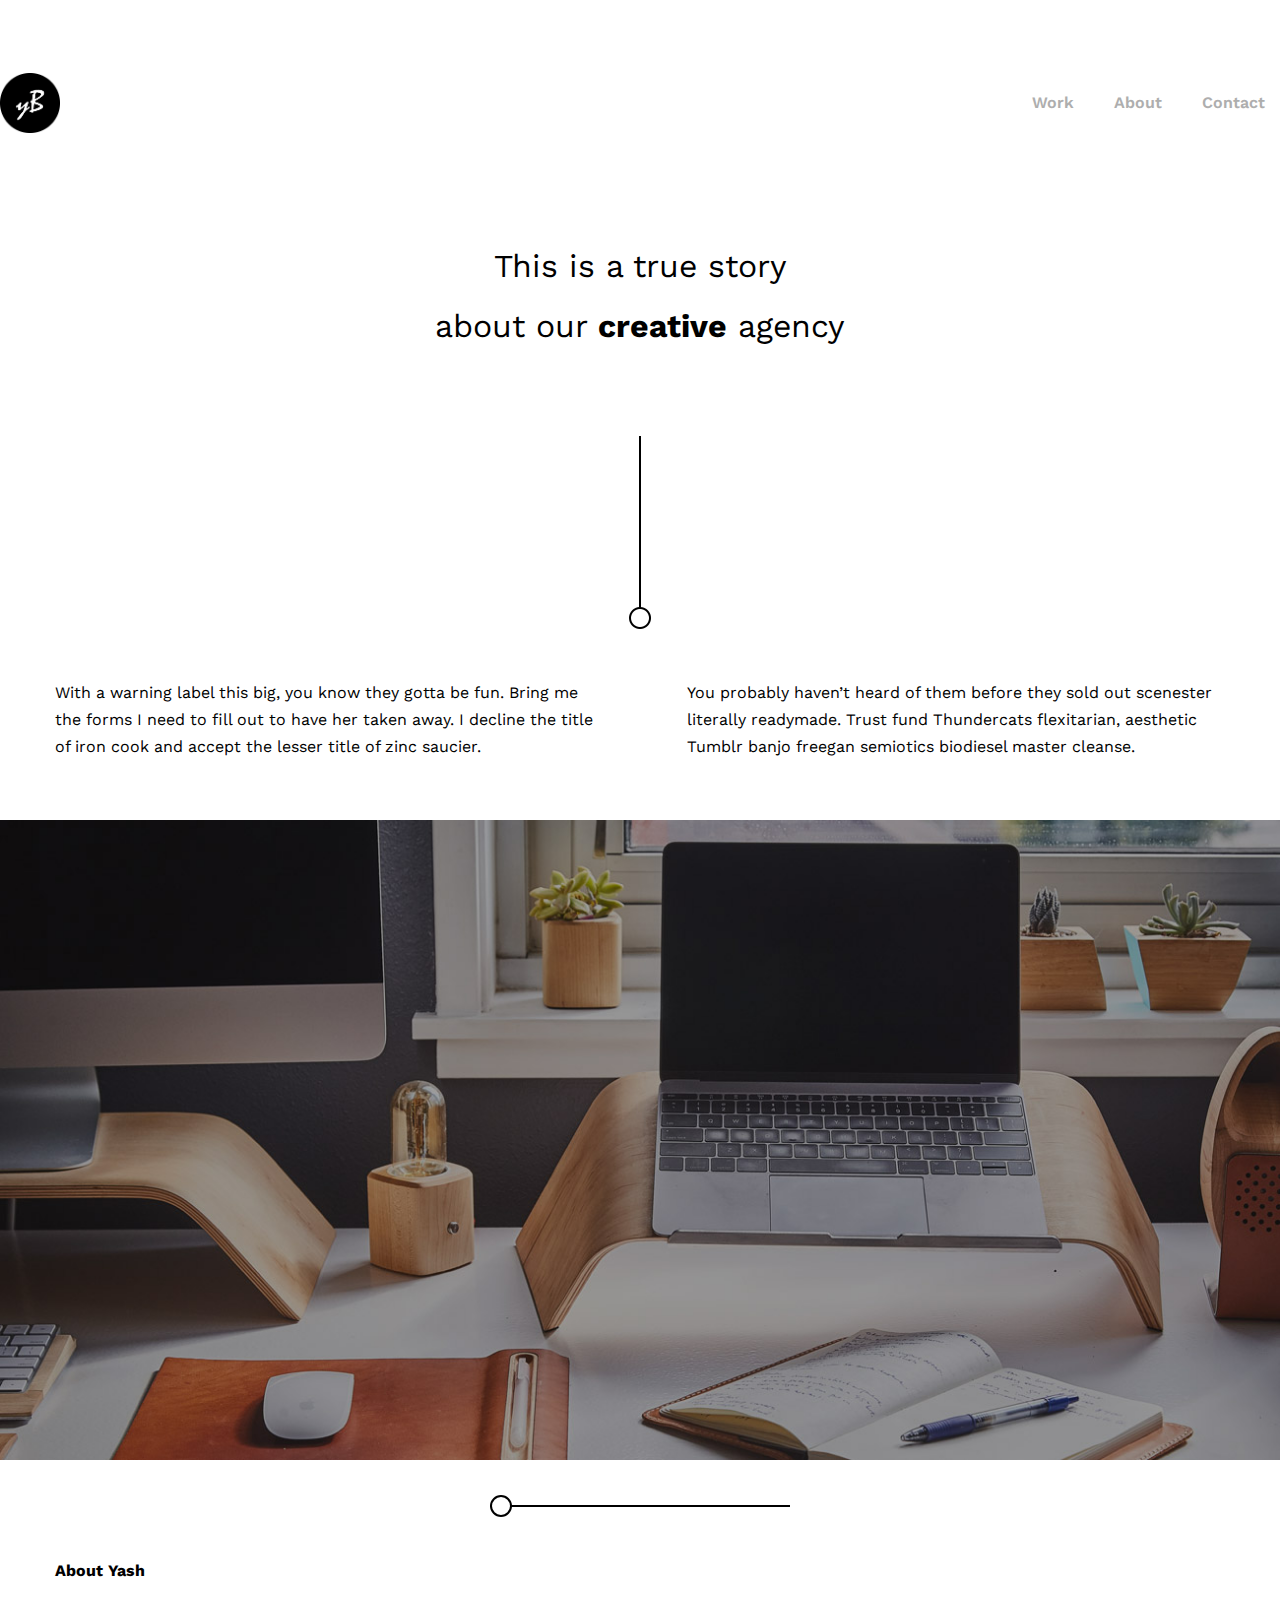
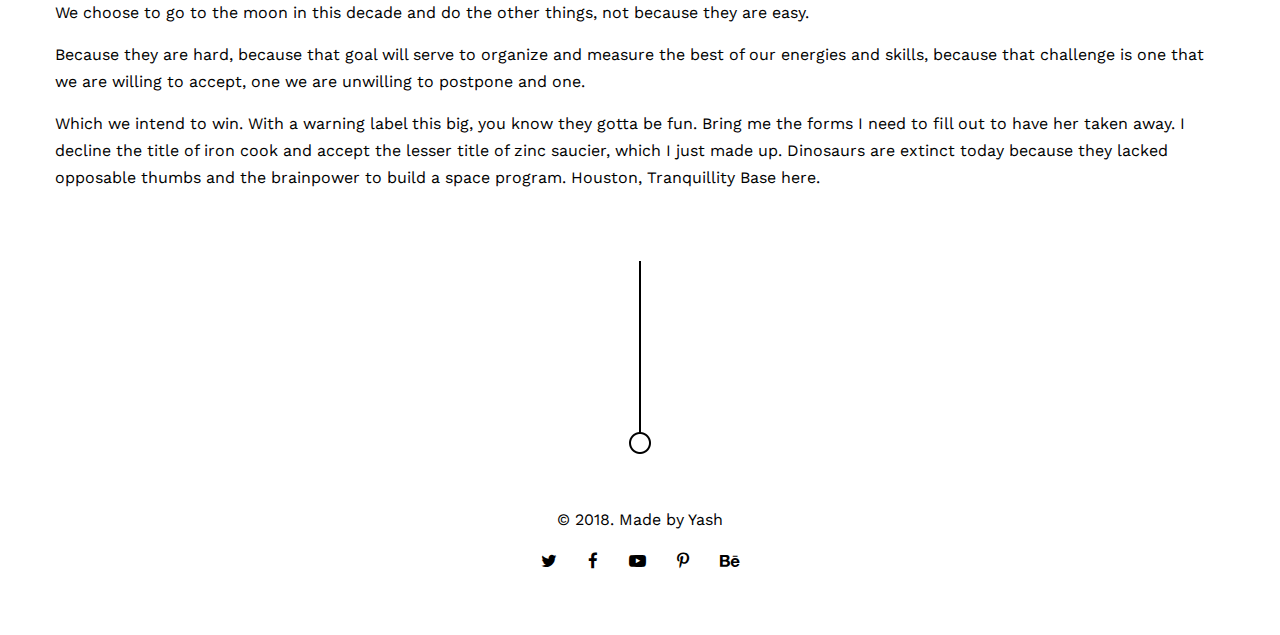
==== about.html @ b542994c "updated" ====
<!DOCTYPE HTML>
<html lang="en-US">
    
<!-- Mirrored from demo.cocobasic.com/Yash-html/about.html by HTTrack Website Copier/3.x [XR&CO'2014], Sun, 17 May 2020 17:42:21 GMT -->
<head>
        <title>Yash | About</title>
        <meta http-equiv="Content-Type" content="text/html; charset=UTF-8">
        <meta name="description" content="Designer" />
        <meta name="keywords" content="HTML, CSS, JavaScript, PHP" />
        <meta name="author" content="yB" />
        <meta name="viewport" content="width=device-width, initial-scale=1, maximum-scale=1">

        <link rel="shortcut icon" href="images/favicon.ico" />    
        <link href='https://fonts.googleapis.com/css?family=Work%20Sans:400,500,700,900%7CPT%20Serif%7CRoboto:700' rel='stylesheet' type='text/css'>		
        <link rel="stylesheet" type="text/css"  href='style.css' />

        <!--[if lt IE 9]>
                <script src="js/html5shiv.js"></script>            
                <script src="js/respond.min.js"></script>                   
        <![endif]-->  
		<script async src="https://www.googletagmanager.com/gtag/js?id=UA-90924782-1"></script>
		<script>
		window.dataLayer = window.dataLayer || [];
		function gtag(){dataLayer.push(arguments);}
		gtag('js', new Date());
		gtag('config', 'UA-90924782-1', { 'anonymize_ip': true });
		</script>         
    </head>

    <body>

        <div class="site-wrapper">                  
            <div class="doc-loader"></div>  

            <header class="header-holder">
                <div class="menu-wrapper center-relative relative">

                    <div class="header-logo">
                        <a href="/"> 
                            <img src="images/logo%402x.png" alt="Kapena"> 
                        </a>
                    </div>

                    <div class="toggle-holder">
                        <div id="toggle">
                            <div class="first-menu-line"></div>
                            <div class="second-menu-line"></div>
                            <div class="third-menu-line"></div>                               
                        </div>                            
                    </div>

                    <div class="menu-holder">
                        <nav id="header-main-menu">
                            <ul class="main-menu sm sm-clean">
                                <li >
                                    <a href="/">Work</a>                                    
                                </li>
                                <li >
                                    <a href="/about/">About</a>
                                </li>                             
                                <li>
                                    <a href="/contact/" >Contact</a>
                                </li>
                            </ul>
                        </nav>
                    </div>
                    <div class="clear"></div>                        
                </div>
            </header>

            <div id="content" class="site-content">
                <div class="section-wrapper">

                    <h1 class="entry-title page-title block content-1170 center-relative"> 
                        This is a true story <br> 
                        about our <b>creative</b> agency
                    </h1> 

                    <img class="title-logo center-relative block" src="images/divider_01.png" alt="">

                    <div class="content-wrapper block content-1170 center-relative">
                        <div class="one_half">
                            With a warning label this big, you know they gotta be fun. Bring me the forms I need to fill out to have her taken away. 
                            I decline the title of iron cook and accept the lesser title of zinc saucier.
                        </div>
                        <div class="one_half last">
                            You probably haven’t heard of them before they sold out scenester literally readymade. Trust fund Thundercats flexitarian, 
                            aesthetic Tumblr banjo freegan semiotics biodiesel master cleanse.
                        </div>
                        <div class="clear"></div>                                                
                    </div>                    

                    <div class="full-page-width center-relative top-30">
                        <script>
                            var slider2_speed = "2000";
                            var slider2_auto = "false";
                            var slider2_items = "1";
                            var slider2_gap = "0";
                        </script>
                        <div id="slider2" class="image-slider-wrapper relative swiper-container">
                            <div class="swiper-wrapper image-slider slider">
                                <div class="swiper-slide">
                                    <img src="images/about_img_01.jpg" alt="">
                                </div>
                                <div class="swiper-slide">
                                    <img src="images/about_img_02.jpg" alt="">
                                </div>
                                <div class="swiper-slide">
                                    <img src="images/about_img_03.jpg" alt="">
                                </div>
                            </div>
                            <div class="clear"></div>
                        </div>                          
                        <div class="swiper-scrollbar swiper-scrollbar-slider2"></div>                            
                    </div>

                    <div class="content-1170 center-relative">

                        <div class="" >
                            <p>
                                <strong>About Yash</strong>
                            </p>
                            <p>
                                We choose to go to the moon in this decade and do the other things, not because they are easy.
                            </p>
                            <p>
                                Because they are hard, because that goal will serve to organize and measure the best of our energies and skills, 
                                because that challenge is one that we are willing to accept, one we are unwilling to postpone and one.
                            </p>
                            <p>
                                Which we intend to win. With a warning label this big, you know they gotta be fun. Bring me the forms I need to fill 
                                out to have her taken away. I decline the title of iron cook and accept the lesser title of zinc saucier, which I just made up. 
                                Dinosaurs are extinct today because they lacked opposable thumbs and the brainpower to build a space program. 
                                Houston, Tranquillity Base here.
                            </p>
                        </div>

                        <!-- <div class="one_half last">
                            <ul class="archive-list">
                                <li>
                                    <span>2017 &nbsp; · &nbsp; </span> Got into a college
                                </li>
                                <li>
                                    <span>2018 &nbsp; · &nbsp; </span> Exploring different IT fields
                                </li>
                                <li>
                                    <span>2019 &nbsp; · &nbsp; </span> Fell in love with designing and got internship
                                </li>
                                <li>
                                    <span>2020 &nbsp; · &nbsp; </span> Got my first Freelance Project in Designing.
                                </li>
                                <li>
                                    <span>2021&nbsp; · &nbsp; </span> Wait for it.
                                </li>
                                <li>
                                    <span>2022 &nbsp; · &nbsp; </span> wait for it.
                                </li>
                                <li>
                                    <span>2015 &nbsp; · &nbsp; </span> Peter Philips von Water people choice statue.
                                </li>
                            </ul>
                        </div> -->
                        <div class="clear"></div>                           
                    </div>                        
                </div>                
            </div>                

            <footer class="footer">
                <div class="footer-content center-relative">
                    <img class="footer-logo" src="images/divider_01.png" alt="Yash">
                    <div class="copyright-holder content-1170 center-relative"> 
                        © 2018. Made by Yash
                    </div>

                    <div class="social-holder content-1170 center-relative"> 
                        <a href="#">
                            <span class="fa fa-twitter"></span>
                        </a> 
                        <a href="#">
                            <span class="fa fa-facebook"></span>
                        </a> 
                        <a href="#">
                            <span class="fa fa-youtube-play"></span>
                        </a> 
                        <a href="#">
                            <span class="fa fa-pinterest-p"></span>
                        </a> 
                        <a href="#">
                            <span class="fa fa-behance"></span>
                        </a>
                    </div>
                </div>
            </footer>

        </div>

        <!--Load JavaScript-->
        <script src="js/jquery.js"></script>			
        <script src='js/jquery.smartmenus.min.js'></script>                                                		                                       
        <script src='js/imagesloaded.pkgd.js'></script>                
        <script src='js/isotope.pkgd.js'></script>                
        <script src='js/jquery.fitvids.js'></script>                        
        <script src='js/swiper.min.js'></script>                        
        <script src='js/main.js'></script>
    </body>

<!-- Mirrored from demo.cocobasic.com/Yash-html/about.html by HTTrack Website Copier/3.x [XR&CO'2014], Sun, 17 May 2020 17:42:25 GMT -->
</html>
---- style.css ----
/*------------------------------------------------------------------
[Table of contents]
1. Global CSS   
    1.1 Columns CSS
    1.2 Global Header Logo/Menu CSS
2. Home Page CSS
3. Single Portfolio
4. Service Page CSS
    4.1 Image Slider / Text Slider CSS
5. About Page CSS
6. Team Page CSS
    6.1 Skills CSS
7. Blog Page CSS
8. Single Post CSS
9. Contact Page CSS
10. Footer CSS
11. Responsive CSS
-------------------------------------------------------------------*/


@import url("css/clear.css");
@import url("css/font-awesome.min.css");
@import url("css/sm-clean.css");
@import url("css/swiper.min.css");
@import url("css/common.css");



/* ===================================
    1. Global CSS
====================================== */
body {
    font-family: 'Work Sans', sans-serif;
    font-size: 16px;
    line-height: 27px;
    font-weight: 400;
    color: #000;
    background-color: #fff;
    overflow-x: hidden;
}

body.on {
    overflow: hidden;
}

body a {
    text-decoration: none;
    color: #000;
    transition: color .2s ease;
}

body a:hover {
    color: #0000ff; 
}

blockquote  {
    font-family: 'PT+Serif', sans-serif;
    font-size: 24px;
    line-height: 40px;
    font-style: normal;
    color: #939393;
    position: relative;
    margin: 25px 0 50px;
    max-width: 450px;
}

blockquote:before {
    font-family: 'Roboto', sans-serif;
    content: '\201C';
    font-size: 305px;
    line-height: 100%;
    color: #0000ff;
    display: block;
    font-weight: 700;
    left: -175px;
    top: 90%;
    position: absolute;
    margin-bottom: 0;
    transform: translateY(-50%);
}

body p, 
body pre {
    margin-bottom: 15px;
}

.site-wrapper img {
    max-width: 100%;
    max-height: 100%;
    width: auto;
    height: auto;
}

.doc-loader  {
    position: fixed;
    left: 0px;
    top: 0px;
    width: 100%;
    height: 100%;
    z-index: 99999;	
    background-color: #fff;
}

.doc-loader img {    
    position: absolute;
    top: 50%;    
    left: 50%;
    transform: translate(-50%, -50%);
}

.content-1170 {
    width: 1170px;  
    max-width: 95%;
}

.content-960 {
    width: 960px;    
    max-width: 95%;
}

.content-650 {
    width: 650px;    
    max-width: 95%;
}

.content-570 {
    width: 570px;    
    max-width: 95%;
}

.pagination-holder {
    margin: 60px 0;
}

.section-wrapper  {
    padding-top: 75px;
}

a.button {
    color: #fff !important;
    background-color: #000;
    padding: 17px 17px 17px 28px;
    display: inline-block;
    font-size: 11px;
    min-width: 165px;
    letter-spacing: 8px;
    transition: opacity .3s ease;
    text-align: center;
}

a.button:hover {
    opacity: 0.8; 
}

h1.page-title  {
    font-size: 32px;
    line-height: 60px;
    font-weight: 400;
    text-align: center;
    margin-bottom: 60px;
}

img.title-logo {
    margin-bottom: 50px;
}

.page .page-content {
    background-color: #fff;
    padding: 75px;    
}


/* ===================================
    1.1 Columns CSS
====================================== */

.one,  
.one_half, 
.one_third, 
.two_third,
.three_fourth, 
.one_fourth {
    margin-right: 8%;
    float: left;
    position: relative;
    margin-bottom: 30px;
}
.last {
    margin-right: 0 !important;
    clear: right;
}
.one {
    float: none;
    display: block;
    clear: both;
    margin-right: 0;
}
.one_half {
    width: 46%;
}
.one_third {
    width: 28%;
}
.two_third {
    width: 64%;
}
.one_fourth {
    width: 19%;
}
.three_fourth {
    width: 73%;
}

.animate {
    opacity: 0;
    transition: .3s ease-in;
    -ms-transform: translate(0px,70px); 
    -webkit-transform: translate(0px,70px);
    transform: translate(0px,70px);
}

.animate.show-it {
    opacity: 1;
    -ms-transform: translate(0px,0px); 
    -webkit-transform: translate(0px,0px);
    transform: translate(0px,0px);
}

.wait-01s {
    -webkit-transition-delay: 0.1s;
    transition-delay: 0.1s;
}

.wait-02s {
    -webkit-transition-delay: 0.2s;
    transition-delay: 0.2s;
}

.wait-03s {
    -webkit-transition-delay: 0.3s;
    transition-delay: 0.3s;
}

.wait-04s {
    -webkit-transition-delay: 0.4s;
    transition-delay: 0.4s;
}

.wait-05s {
    -webkit-transition-delay: 0.5s;
    transition-delay: 0.5s;
}

.wait-06s {
    -webkit-transition-delay: 0.6s;
    transition-delay: 0.6s;
}

.wait-07s {
    -webkit-transition-delay: 0.7s;
    transition-delay: 0.7s;
}

.wait-08s {
    -webkit-transition-delay: 0.8s;
    transition-delay: 0.8s;
}

.wait-09s {
    -webkit-transition-delay: 0.9s;
    transition-delay: 0.9s;
}

.wait-10s {
    -webkit-transition-delay: 1s;
    transition-delay: 1s;
}

.wait-11s {
    -webkit-transition-delay: 1.1s;
    transition-delay: 1.1s;
}

.wait-12s {
    -webkit-transition-delay: 1.2s;
    transition-delay: 1.2s;
}

.wait-13s {
    -webkit-transition-delay: 1.3s;
    transition-delay: 1.3s;
}

.wait-14s {
    -webkit-transition-delay: 1.4s;
    transition-delay: 1.4s;
}

.wait-15s {
    -webkit-transition-delay: 1.5s;
    transition-delay: 1.5s;
}

.margin-0 {
    margin: 0 !important;
}

.one_half.margin-0 {
    width: 50%;
}

.one_third.margin-0 {
    width: calc(100% / 3);
}

.two_third.margin-0 {
    width: calc(100% / 3 * 2);
}

.one_fourth.margin-0 {
    width: 25%;
}

.three_fourth.margin-0 {
    width: 75%;
}

/* ===================================
    1.2 Global Header Logo/Menu CSS
====================================== */

.header-holder {
    z-index: 99 !important;
    background-color: #ffffff;
    width: 100% !important;
    top: 0;
    margin-top: 5%;
}

.admin-bar .header-holder {
    top: 32px !important;
}


@media (min-width:1600px) {
    .menu-wrapper
    {
        width: 1450px;    
    }           

}

.header-logo {
    line-height: 0;
    font-size: 0;
    float: left;
    position: absolute;
    transform: translateY(-50%);
    top: 50%;      
}

.header-logo img {
    width: 60px;
    height: 60px;
}

.menu-holder {
    float: right;
    max-width: 80%;
}

.toggle-holder {
    display: none;
    right: 10px;
    z-index: 100;
    position: absolute;
    top: 50%;
    transform: translateY(-50%);
    transition: all .3s ease;
}

#toggle:hover {
    cursor: pointer;
}

#toggle div {
    height: 3px;
    margin-bottom: 6px;
    background-color: #000;
    width: 22px;
    transition: all .3s ease;
    transition-delay: .1s;
}

#toggle .second-menu-line {        
    transform: translate3d(10px,0,0);
}

#toggle:hover .second-menu-line {    
    transform: translate3d(0,0,0) !important;
}

#toggle.on .second-menu-line  { 
    transform: translate3d(-10px,0,0);
}

#toggle .third-menu-line {        
    margin-bottom: 5px;
}

.sm-clean .has-submenu  {
    padding-right: 36px !important;
}

body .site-wrapper .sm-clean a  {
    cursor: pointer;
    /* color: #939393; */
    transition: color .3s ease;
}

.sm-clean a span.sub-arrow  {
    right: 10px;
    margin-top: 1px;
}

.sm-clean a.highlighted {
    padding: 15px;
}

.sm-clean a, 
.sm-clean a:hover, 
.sm-clean a:focus, 
.sm-clean a:active {
    font-size: 16px;
    font-weight: 600;
    color: #aeaeae;
    transition: color .3s ease, background-color .3s ease;
    padding: 15px;
}
.sm-clean a.current{
    color:#000
}

.sm-clean ul a, 
.sm-clean ul a:hover, 
.sm-clean ul a:focus, 
.sm-clean ul a:active {    
    font-size: 13px;
    line-height: 15px;
    padding: 10px;
    padding-top: 10px !important;
    padding-bottom: 10px !important;
}

.sm-clean {
    background-color: transparent;        
    padding: 15px 0;
}

body .sm-clean a:hover, 
body .sm-clean li a.current {
    color: black;
    font-weight: 700;
}

.sm-clean li  {
    margin-right: 10px;
}

.sm-clean > li.menu-item-has-children {
    margin-right: 0;
}

.sm-clean li:last-child {
    margin-right: 0;
}

.sm-clean a.has-submenu  {
    padding-right: 24px;
}

.sub-menu a, 
.children a {
    padding-left: 15px !important;    
}

.sub-menu .sub-menu a, 
.children .children a, 
.sub-menu .sub-menu a:hover, 
.children .children a:hover {
    padding-top: 10px !important;
}

@media (min-width: 925px) {

    .sm-clean ul a span.sub-arrow {
        margin-top: -4px;
        right: 23px;
    }
    .sm-clean ul {
        padding: 8px 0;
    }

}

@media (max-width: 925px) {

    #header-main-menu {
        display: block;
        margin: 30% auto 0 auto; 
    }

    .sm-clean ul {
        background-color: #fff;
    }
}

.sm-clean a span.sub-arrow:before  {
    display: block;
    content: '\25CF';
    font-size: 8px;
    margin-top: 7px;
    color: #939393;
    transition: color .2s ease;
}

.sm-clean a.highlighted span.sub-arrow:before {
    display: block;
    content: '\25CF';
    font-size: 8px;
    margin-top: 7px;        
    color: #000 !important;
}



/* ===================================
    2. Home Page CSS
====================================== */

/* 
#portfolio-grid{
    display: grid;
    grid-gap: 10px;
}



.grid-item {
    display: flex;
    text-align: center;
    background-color: #fff;
    padding: 50px 20px;

}

.grid-item.one {
    grid-column: 1 / span 2;
  grid-row: 1;
}
.grid-item.two {
    grid-column: 3;
    grid-row: 1 / span 2;
}
.grid-item.three {
    grid-row: span 1;
    grid-column: span 3;
}
.grid-item.four {
    grid-row: span 2;
    grid-column: span 3;
}
.grid-item.five {
    grid-row: span 1;
    grid-column: span 1;
} */



.grid  {    
    width: 100%;
    margin: 0 auto;
    overflow: hidden;
    position: relative;
    max-width: 100%;
    
}

.grid-sizer {
    width: calc(100% / 3);
}

.grid-item {
    float: left;
    font-size: 0;
    line-height: 0;
    width: 100%;    
    overflow: hidden;
    
       
}

.grid-item.p_one_third {
    width: calc(100% / 3);
    
}

.grid-item.p_two_third {
    width: calc(100% / 3 * 2);   
}

.grid-item.p_one {
    width: 100%;
}

.grid-item img {
    width: 100% !important;
    height: auto;
    display: block;
    grid-gap: 10px;
}

.grid-item .entry-holder {
    text-align: center;
    background-color: #fff;
    padding: 50px 20px;
}

.grid-item a.item-link:after {
    content: "";
    display: block;
    position: absolute;
    width: 100%;
    height: 100%;
    background-color: #000;
    left: 0;
    top: 0;
    opacity: 0;
    transition: opacity .3s ease-in-out;
}

.portfolio-text-holder {
    color: white;
    position: absolute;
    top: 50%;
    left: 50%;
    display: inline-block;
    z-index: 1;
    opacity: 0;
    transform: translate(-50%, -50%);
    transition: all .3s ease;
    text-align: center;
}

.portfolio-title {
    font-size: 18px;
    line-height: 30px;
    margin-bottom: 0;
    color: #fff;
}

.portfolio-desc {
    font-size: 10px;
    line-height: 22px;
    color: #fff;
    letter-spacing: 2px;
}

.grid-item a.item-link:hover:after, 
.grid-item a.item-link:hover .portfolio-text-holder {
    opacity: 1;
}

.more-posts-portfolio-holder {
    margin-top: 100px;
    min-height: 1px;
}

.more-posts-portfolio {
    color: #fff !important;
    background-color: #000;
    padding: 17px 3px 17px 14px;
    display: inline-block;
    font-size: 11px;
    min-width: 170px;
    letter-spacing: 8px;
    transition: opacity .3s ease;
}

.more-posts-portfolio:hover {
    opacity: 0.8 !important;
}

.more-posts-portfolio {
    cursor: pointer;   
}

#portfolio-grid {
    transition: all .5s ease;
    opacity: 1;
    transform: translateY(0px);
    padding: 0;
    list-style: none;
    
}

.isotope.no-transition,
.isotope.no-transition .isotope-item,
.isotope .isotope-item.no-transition {
    -webkit-transition-duration: 0s;
    -moz-transition-duration: 0s;
    -ms-transition-duration: 0s;
    -o-transition-duration: 0s;
    transition-duration: 0s;
} 



/* ===================================
    3. Single Portfolio
====================================== */

.single-portfolio h1  {
    padding-top: 0;
    font-size: 34px;
    line-height: 110%;
}

.portfolio-content:after  {
    content: "";
    display: block;
    clear: both;
}

.portfolio-item-wrapper {
    margin-top: 75px;
    margin-bottom: 50px;
}

.info-code-holder {
    margin-top: 70px;
}

.info-code-title  {
    font-size: 10px;
    color: #000;
    letter-spacing: 2px;
    margin-bottom: 0;
    line-height: 15px;    
}

.info-code-content, 
.info-code-content a {
    color: #939393;
}

.medium-text {
    font-size: 22px;
    line-height: 40px;
    color: #939393;
}




/* ===================================
    4. Service Page CSS
====================================== */

.service-item  {
    margin-bottom: 60px;
}

h3.service-title  {
    font-size: 22px;
    line-height: 28px;
}


/* ===================================
    4.1 Image Slider / Text Slider CSS
====================================== */

.image-slider-wrapper {
    margin-bottom: 45px;
}

.swiper-slide {
    text-align: center;
    font-size: 18px;
    background: #fff;

    /* Center slide text vertically */
    display: -webkit-box;
    display: -ms-flexbox;
    display: -webkit-flex;
    display: flex;
    -webkit-box-pack: center;
    -ms-flex-pack: center;
    -webkit-justify-content: center;
    justify-content: center;
    -webkit-box-align: center;
    -ms-flex-align: center;
    -webkit-align-items: center;
    align-items: center;
}

.swiper-slide img {
    width: 100% !important;
}

.swiper-scrollbar-drag {
    height: 100%;
    width: 100%;
    position: relative;
    background-color: white;
    border-radius: 10px;
    left: 0;
    top: -10px;
    height: 18px;
    border: 2px solid black;
    border-radius: 90%;
    width: 18px !important;
}

.swiper-scrollbar {
    position: relative;
    left: 50%;
    bottom: 0;
    z-index: 50;
    height: 2px;
    width: 300px;
    right: auto;
    margin-left: -150px;
    background-color: black;
    margin-bottom: 50px;
    border-radius: 0;
    cursor: pointer;
}

.swiper-scrollbar.dots {
    display: none;
}

.swiper-pagination {
    left: 50%;
    transform: translateX(-50%);
    display: none;
    position: relative;
    margin-bottom: 50px;
}

.swiper-pagination.dots {
    display: block;
}

.swiper-pagination-bullet {
    width: 10px;
    height: 10px;
    opacity: 1;
    vertical-align: middle;
    margin: 0 5px;
    border: 6px solid white;
}

.swiper-pagination-bullet.swiper-pagination-bullet-active {
    width: 18px;
    height: 18px;
    border: 2px solid black;    
    background-color: transparent;
}

.text-slider-wrapper  {
    margin-bottom: 50px;
}

.text-slider .slider-text-holder {
    width: 600px;
    max-width: 95%;
    font-size: 22px;
    line-height: 40px;
    color: #939393;
}



/* ===================================
    5. About Page CSS
====================================== */

ul.archive-list {
    list-style: none;
    padding: 0;
    text-align: left;
}

ul.archive-list li {
    border-top: 1px solid #f7f7f7;
    padding: 15px 20px;
}

ul.archive-list li:first-child {
    border: none;
}

ul.archive-list li span {
    font-weight: 700;
    color: #0000ff;
}



/* ===================================
    6. Team Page CSS
====================================== */

.team-holder .member {
    position: relative;    
    margin-right: 0;
    margin-bottom: 0;
}

.team-holder .member img {
    display: block;
    width: 100%;
    height: auto;    
}

.team-holder .member.one_half {
    width: 50%;
}

.team-holder .member.one_third {
    width: calc(100% / 3);
}

.team-holder .member.one_fourth {
    width: calc(100% / 4);   
}

.team-holder .member-info {
    opacity: 0;
    transition: .4s ease;
    position: absolute;
    width: 100%;
    height: 100%;
    top: 0;
    left: 0;
    text-align: center;
    background-color: #000000;
    color: #fff;
}

.team-holder .member-info:hover {
    opacity: 1;
}

.team-holder .member-name {
    margin-top: 35%;
    margin-bottom: 25px;
    font-weight: 700;
    font-size: 18px;
    letter-spacing: 2px;
}

.team-holder .member-name a {
    color: #fff;    
}

.team-holder .member-social-holder {
    font-size: 16px;
    line-height: 20px;
    padding: 0 40px;
}

.team-holder .social {
    display: inline-block;
    font-size: 25px;
    margin: 0 5px;
}

.team-holder .social a {
    color: #fff;
}

.team-holder .social a:hover {
    color: #dfdad4;
}



/* ===================================
    6.1 Skills CSS
====================================== */

.progress_bar  {
    margin-bottom: 13px;
}

.progress_bar_field_holder  {
    height: 10px;
    display: inline-block; 
    position: relative;
    width: 300px;
    vertical-align: middle;    
    border-radius: 30px;
    overflow: hidden;
    background-color: #eeeeee;
}

.progress_bar_title {
    display: inline-block;
    width: 170px;
    margin-right: 23px;
}

.progress_bar_field_perecent  {
    height: 10px;
    position: absolute;
    top: 0;
    left: 0;
    background-color: #000;
}



/* ===================================
    7. Blog Page CSS
====================================== */

.blog .site-content  {    
    background-color: #fff;
}

.blog-holder {
    width: 1300px;
    max-width: 95%;
    margin-top: 10%;
}

.blog-item-holder {        
    width: 60%;
}

.blog-item-holder .entry-holder  {
    display: flex;
    width: 100%;
    position: relative;
    padding: 50px 0;
    align-items: center;
}

.blog-item-holder .entry-holder:after  {
    content: "";
    width: 90%;
    height: 1px;
    background-color: #f7f7f7;
    position: absolute;
    bottom: 0;
    left: 0;
}

.blog-item-holder .post-thumbnail  {
    position: absolute;
    width: 66%;
    right: -68%;
    top: 0;
    opacity: 0;
    transition: all .3s ease;
    text-align: center;
    visibility: hidden;
}

.blog-item-holder .entry-holder.active-post + .post-thumbnail  {
    opacity: 1;
    transform: translateY(-120px);
    visibility: visible;
}

.blog-item-holder .entry-info  {
    font-size: 10px;
    margin-right: 20px;
    min-width: 150px;
    text-transform: uppercase;
    letter-spacing: 2px;
}

.blog-item-holder h2.entry-title {
    font-weight: 700;
    font-size: 26px;
    line-height: 32px;
    padding: 0;
    word-break: break-word;
}

.blog-item-holder h2.entry-title a:hover {
    color: #aeaeae;
}


/* ===================================
    8. Single Post CSS
====================================== */

.single .site-content {
    background-color: #fff;
}

.single .post-info-wrapper div {
    margin-bottom: 20px;
}

.single .post-info-wrapper {
    margin-bottom: 30px;
    font-size: 15px;
    color: #939393;
    width: 150px;
    margin-right: 45px;
    float: left;
    margin-top: 7px;
}

.single .post-info-wrapper a {
    color: #939393;
}

.single .post-info-wrapper .text-holder  {
    font-size: 10px;
    color: #000;
    letter-spacing: 2px;
    margin-bottom: 0;
    line-height: 15px;
}

.single article {
    padding-top: 75px;
}

.single h1.entry-title {
    font-weight: 700;
    font-size: 32px;
    line-height: 40px;
    margin-bottom: 10px;
    -ms-word-wrap: break-word;
    word-wrap: break-word;
    text-align: center;
    width: 720px;
    margin: 20px auto;
    max-width: 95%;
}

.single .entry-info div:last-of-type:after {
    display: none;
}

.single .entry-info ul  {
    padding: 0;
    margin: 0;
    list-style: none;
}

.single .entry-info ul li  {
    display: inline-block;
}

.single .entry-info .cat-links li:after  {
    content: ",";
    padding-right: 5px;
}

.single .entry-info .cat-links ul li:last-child:after {
    display: none;
}

.single-post-featured-image  {
    text-align: center;
    padding-bottom: 40px;
    width: 1300px;
    margin-left: auto;
    margin-right: auto;
    max-width: 95%;
}

.single .entry-content  {
    font-size: 15px;
    line-height: 30px;
    color: #000;
    width: 680px;
    float: left;
}

.tags-holder {
    margin: 30px 0;
    display: inline-block;
}

.tags-holder a  {
    color: #0000ff;
    border: 1px solid #0000ff;
    text-decoration: none;
    margin-right: 20px;
    margin-top: 10px;
    margin-bottom: 10px;
    display: inline-block;
    padding: 5px 17px 5px 20px;
    font-size: 10px;
    text-transform: uppercase;
    background-color: #ffffff;
    border-radius: 50px;
    transition: all .3s ease;
    letter-spacing: 3px;
    font-weight: 700;
}

.tags-holder a:last-of-type {
    margin-right: 0;
}

.tags-holder a:hover {
    background-color: #0000ff;    
    color: #fff !important;
}

.single .nav-links {
    padding: 40px 0;
    position: relative;
}

.single .nav-links a {
    color: #000;
    position: relative;
    float: right;
}

.single .nav-links a:hover {
    color: #000 ;
}

.single .nav-previous {
    display: inline-block;
    text-align: left;
    float: left;
    width: 260px;
    position: relative;
}

.single .nav-next {
    display: inline-block;
    float: right;
    width: 260px;
    text-align: right;
    position: relative;
}

.nav-previous a, 
.nav-next a {
    font-weight: 700;
    font-size: 22px;
    line-height: 30px;
}

.single .nav-previous a {
    float: left;
    position: relative;
}

.single .nav-previous .arrow-holder {
    display: block;
    font-size: 50px;
    transition: transform .3s ease;
    position: absolute;
    top: 0;
    left: -75px;
}

.single .nav-previous a:hover + .arrow-holder {
    transform: translate(-10px, 0);
}

.single .nav-next .arrow-holder  {
    display: block;
    font-size: 50px;
    transition: transform .3s ease;
    position: absolute;
    top: 0;
    right: -70px;
}

.single .nav-next a:hover + .arrow-holder {
    transform: translate(10px, 0);
}



/* ===================================
    9. Contact Page CSS
====================================== */

.contact-info span {
    color: #adadad;
}

.contact-form {
    max-width: 100%;
    margin: 0 auto;
}

.contact-form input[type=text], 
.contact-form input[type=email], 
.contact-form textarea {
    font-family: 'Work Sans', sans-serif;
    color: #000;
    border: 0;
    border-bottom: 2px solid;
    height: 28px;
    font-size: 16px;
    line-height: 24px;
    width: 100%;
    padding: 0;
    margin-bottom: 40px;
    background-color: transparent;
}

.contact-form textarea {
    height: 80px;
}

.contact-form input[type=submit] {	
    font-family: 'Poppins', sans-serif;
    border: 2px solid #000;
    display: block;
    color: #000;
    background-color: transparent;
    text-align: center;
    padding-bottom: 25px;
    padding-top: 25px;
    cursor: pointer;
    font-size: 15px;
    vertical-align: middle;
    text-decoration: none;
    transition: all 0.2s linear;
    width: 100%;
    font-weight: 700;
}
.contact-form input[type=submit]:hover {
    background-color: #000000;
    color: #fff;
}

.contact-form input[type=text]::-webkit-input-placeholder, 
.contact-form input[type=email]::-webkit-input-placeholder, 
.contact-form textarea::-webkit-input-placeholder {
    font-family: 'Work Sans', sans-serif;
    color: #000;
    font-weight: 700;
    font-size: 15px;
    line-height: 30px;
}
.contact-form input[type=text]::-moz-placeholder, 
.contact-form input[type=email]::-moz-placeholder, 
.contact-form textarea::-moz-placeholder {
    font-family: 'Work Sans', sans-serif;
    color: #000;
    font-weight: 700;
    font-size: 15px;
    line-height: 30px;
    opacity: 1;
}
.contact-form input[type=text]:-ms-input-placeholder, 
.contact-form input[type=email]:-ms-input-placeholder, 
.contact-form textarea:-ms-input-placeholder {
    font-family: 'Work Sans', sans-serif;
    color: #000;
    font-weight: 700;
    font-size: 15px;
    line-height: 30px;
}
.contact-form input[type=text]:-moz-placeholder, 
.contact-form input[type=email]:-moz-placeholder, 
.contact-form textarea:-moz-placeholder {
    font-family: 'Work Sans', sans-serif;
    color: #000;
    font-weight: 700;
    font-size: 15px;
    line-height: 30px;
    opacity: 1;
}



/* ===================================
    10. Footer CSS
====================================== */

footer ul  {
    list-style: none;
    padding-left: 0;
    margin-left: 0;
}

.footer {
    font-size: 16px;
    line-height: 36px;
    padding-top: 20px;
    padding-bottom: 20px;
    clear: both;
    text-align: center;
    background-repeat: no-repeat;
    background-size: auto;
    background-position: center top;
}

.footer-content {
    padding-top: 35px;    
}

.social-holder {
    margin-bottom: 35px;
    margin-top: 5px;
}

.social-holder a  {
    font-size: 17px;
    margin-right: 25px;
}

.social-holder a:hover {
    color: #939393;
}

.social-holder a:last-of-type  {
    margin: 0;
}

.copyright-holder {
    margin-top: 35px;
}

.copyright-holder a {
    color: #939393;
}

.copyright-holder a:hover {
    color: #565656;
}




/* ===================================
    11. Responsive CSS
====================================== */

@media screen and (max-width: 1360px) {

    .single .nav-links .content-1170 {
        max-width: 80%;   
    }

    .team-holder .member-info {
        display: block !important;
        opacity: 1 !important;
        position: relative;
        min-height: 180px;
        padding: 30px 0;
    }

    .team-holder .member-name {
        margin-top: 0;
    }

}


@media screen and (max-width: 1024px) {   

    .sm-clean li {
        margin-right: 8px;
    }

    .sm-clean a, 
    .sm-clean a:hover, 
    .sm-clean a:focus, 
    .sm-clean a:active, 
    .sm-clean a.highlighted {
        padding: 15px 8px;
    }

    .blog-holder, 
    .footer-content {
        width: 100%;
    }    

}

@media screen and (max-width: 1020px) {   

    .wait-01s, 
    .wait-02s, 
    .wait-03s, 
    .wait-04s, 
    .wait-05s, 
    .wait-06s, 
    .wait-07s, 
    .wait-08s, 
    .wait-09s, 
    .wait-10s, 
    .wait-11s, 
    .wait-12s, 
    .wait-13s, 
    .wait-14s, 
    .wait-15s {
        -webkit-transition-delay: 0s;
        transition-delay: 0s;
    }

    .single h1.entry-title {    
        font-size: 38px;
        line-height: 44px;
    }       

    .single-post-header-content {
        margin-bottom: 0;
    } 

    .single .post-info-wrapper {
        float: none;
        width: 100%;
        text-align: center;
        margin-top: 0;
    }

    .single .entry-info > div {
        display: inline-block;
        margin: 0 20px;
    }   

    .single .entry-content {
        width: 100%;
        float: none;
    }     

    blockquote {
        font-size: 17px;
        line-height: 28px;
        max-width: 100% !important;
    }

    blockquote:before {
        position: relative !important;
        left: -8px !important;
        font-size: 180px;
        line-height: 37px !important;
        top: 10px !important;
        line-height: 0 !important;
        margin-bottom: 0 !important;
        margin-top: 80px;
    }

    .single .arrow-holder {
        display: none !important;
    }    

    

    .blog-item-holder h2.entry-title {
        max-width: 800px;
        margin-left: auto;
        margin-right: auto;
        font-size: 30px;
        line-height: 39px;
    }

    .blog-item-holder .entry-holder:after {
        left: 5%;
    }

    .blog-item-holder .post-thumbnail {
        display: none !important;
    }

    .blog-item-holder .entry-holder {
        max-width: 100%;
        width: 100%;
        display: block;
        text-align: center;
        padding: 25px 0;
    }  

    .team-holder .member.one_third {
        width: 50%;
        float: left;
    }

    .team-holder .member.one_half, 
    .team-holder .member.one_fourth {
        width: 50%;
        float: left;
    }

}

@media screen and (max-width: 925px) {

    .toggle-holder{
        top:50px;
    }
    .header-logo {
        top:50px
    }

    .toggle-holder.on {
        background-color: black;
        padding: 10px;
        border-radius: 90%;
        width: 23px;
        height: 23px;
    }

    #toggle.on {
        width: 23px;
        height: 23px;
        margin-top: 3px;
    }

    #toggle.on div {
        background-color: white;
        width: 24px;
    }

    #toggle.on .second-menu-line {
        opacity: 0;
    }

    #toggle.on .first-menu-line {
        transform: rotate(45deg) translate(5px, 5px);
        -ms-transform: rotate(45deg) translate(5px, 5px);
        -webkit-transform: rotate(45deg) translate(5px, 5px);
    }

    #toggle.on .third-menu-line {
        transform: rotate(-45deg) translate(7px, -9px);
        -ms-transform: rotate(-45deg) translate(7px, -9px);
        -webkit-transform: rotate(-45deg) translate(7px, -8px);
    }

    #header-main-menu {
        width: 180px;
    }

    .menu-wrapper {
        width: 95%;
    }

    .main-menu ul {
        width: 12em;
    }        

    .toggle-holder {
        display: block;
    }

    .sm-clean li {
        margin: 0 auto !important;
        border: 0;
    }  

    .sm-clean .has-submenu {
        padding-right: 10px !important;
    }

    .menu-holder {
        position: fixed;
        text-align: center;
        height: 100%;
        background-color: #ffffff;
        right: -100%;
        top: 0;
        transition: right .3s ease;
        width: 100%;
        overflow: auto;
        max-width: 100%;
        z-index: 99;
    }     

    .menu-holder.show {
        right: 0;
    }

    .sm-clean ul ul a, 
    .sm-clean ul ul a:hover, 
    .sm-clean ul ul a:focus, 
    .sm-clean ul ul a:active {
        border: none;
    }

    .sm-clean a span.sub-arrow {
        background: transparent;
    }

    .sm-clean a, 
    .sm-clean a:hover, 
    .sm-clean a:focus, 
    .sm-clean a:active, 
    .sm-clean a.highlighted {
        padding: 10px;        
        margin-bottom: 5px;
    }  

    .sm-clean a span.sub-arrow {
        right: -10px;
        width: 35px;
        height: 30px;
        top: 7px;
    }

    .sm-clean a span.sub-arrow:before {
        display: block;
        content: "\f078";
        font: normal normal normal 14px/1 FontAwesome;
        font-size: inherit;
        text-rendering: auto;
        -webkit-font-smoothing: antialiased;
        -moz-osx-font-smoothing: grayscale;
    }

    .sm-clean a.highlighted span.sub-arrow:before {
        display: block;
        content: "\f077";
        font: normal normal normal 14px/1 FontAwesome;
        font-size: inherit;
        text-rendering: auto;
        -webkit-font-smoothing: antialiased;
        -moz-osx-font-smoothing: grayscale;
    }

    .sm-clean a, 
    .sm-clean a:hover,
    .sm-clean a:focus,
    .sm-clean a:active {
        font-size: 22px;
        line-height: 28px;
        border-left: 0 !important;
    }
}



@media screen and (max-width: 767px) {    

    .section-wrapper,
    .single article {
        padding: 35px 0;
    }
	
	.portfolio-item-wrapper {
		margin-top: 35px;
	}

    .one_half,
    .one_third,
    .one_fourth,
    .two_third,
    .three_fourth {
        width: 100% !important;
        float: none;
        margin-right: 0;
        margin-left: 0;
        text-align: center;
    }

    .blog-item-holder {
        width: 100%;
        margin-right: auto;
        text-align: center;
        float: none;
    }    

    .site-content {
        overflow: hidden;
    }    

    blockquote {
        margin-top: 115px;
    }

    a.button {
        padding-left: 35px;
        padding-right: 35px;
        font-size: 15px;
        padding-top: 10px;
        padding-bottom: 10px;
    }

    .grid-item, 
    .grid-sizer {
        width: 100% !important;
    }      

    .team-holder .member-info {
        min-height: 0;
    }

    .team-holder .member.one_third, 
    .team-holder .member.one_half, 
    .team-holder .member.one_fourth {
        width: 100%;
        float: none;
    }

    .swiper-scrollbar {
        width: 200px;
        margin-left: -100px;
    }

    .info-code-holder {
        margin-top: 30px;
        margin-bottom: 42px;
    }    

    .medium-text {
        font-size: 20px;
        line-height: 33px;
    }
    
    .contact-form {
        margin-top: 75px;
    }

    .footer,
    .footer-content {
        padding-top: 0;
    }

}

@media screen and (max-width: 750px) {

    .blog-item-holder .entry-holder {
        max-width: 95%;
        margin-left: auto;
        margin-right: auto;
    }

    .single .nav-previous,
    .single .nav-next {
        display: block;
        width: 95%;
        text-align: center;
        float: none;
        margin-left: auto;
        margin-right: auto;
    }

    .single .nav-previous a,
    .single .nav-next a {
        float: none;
    }

    .single .nav-previous {    
        padding-bottom: 40px;
    }        

}

@media screen and (max-width: 650px) {  

    h1.page-title br {
        display: none;
        
    }

    h1.page-title {
        font-size: 27px;
        line-height: 40px;
        margin-bottom: 30px;
        padding-top: 100px;
    }

    .blog-item-holder .entry-date.published, 
    .blog-item-holder .cat-links,
    .single .entry-info div,
    .single .entry-info .cat-links ul {
        display: block;
    }

    .blog-item-holder .entry-date.published:after,
    .single .entry-info div:after {
        display: none;
    }    
}
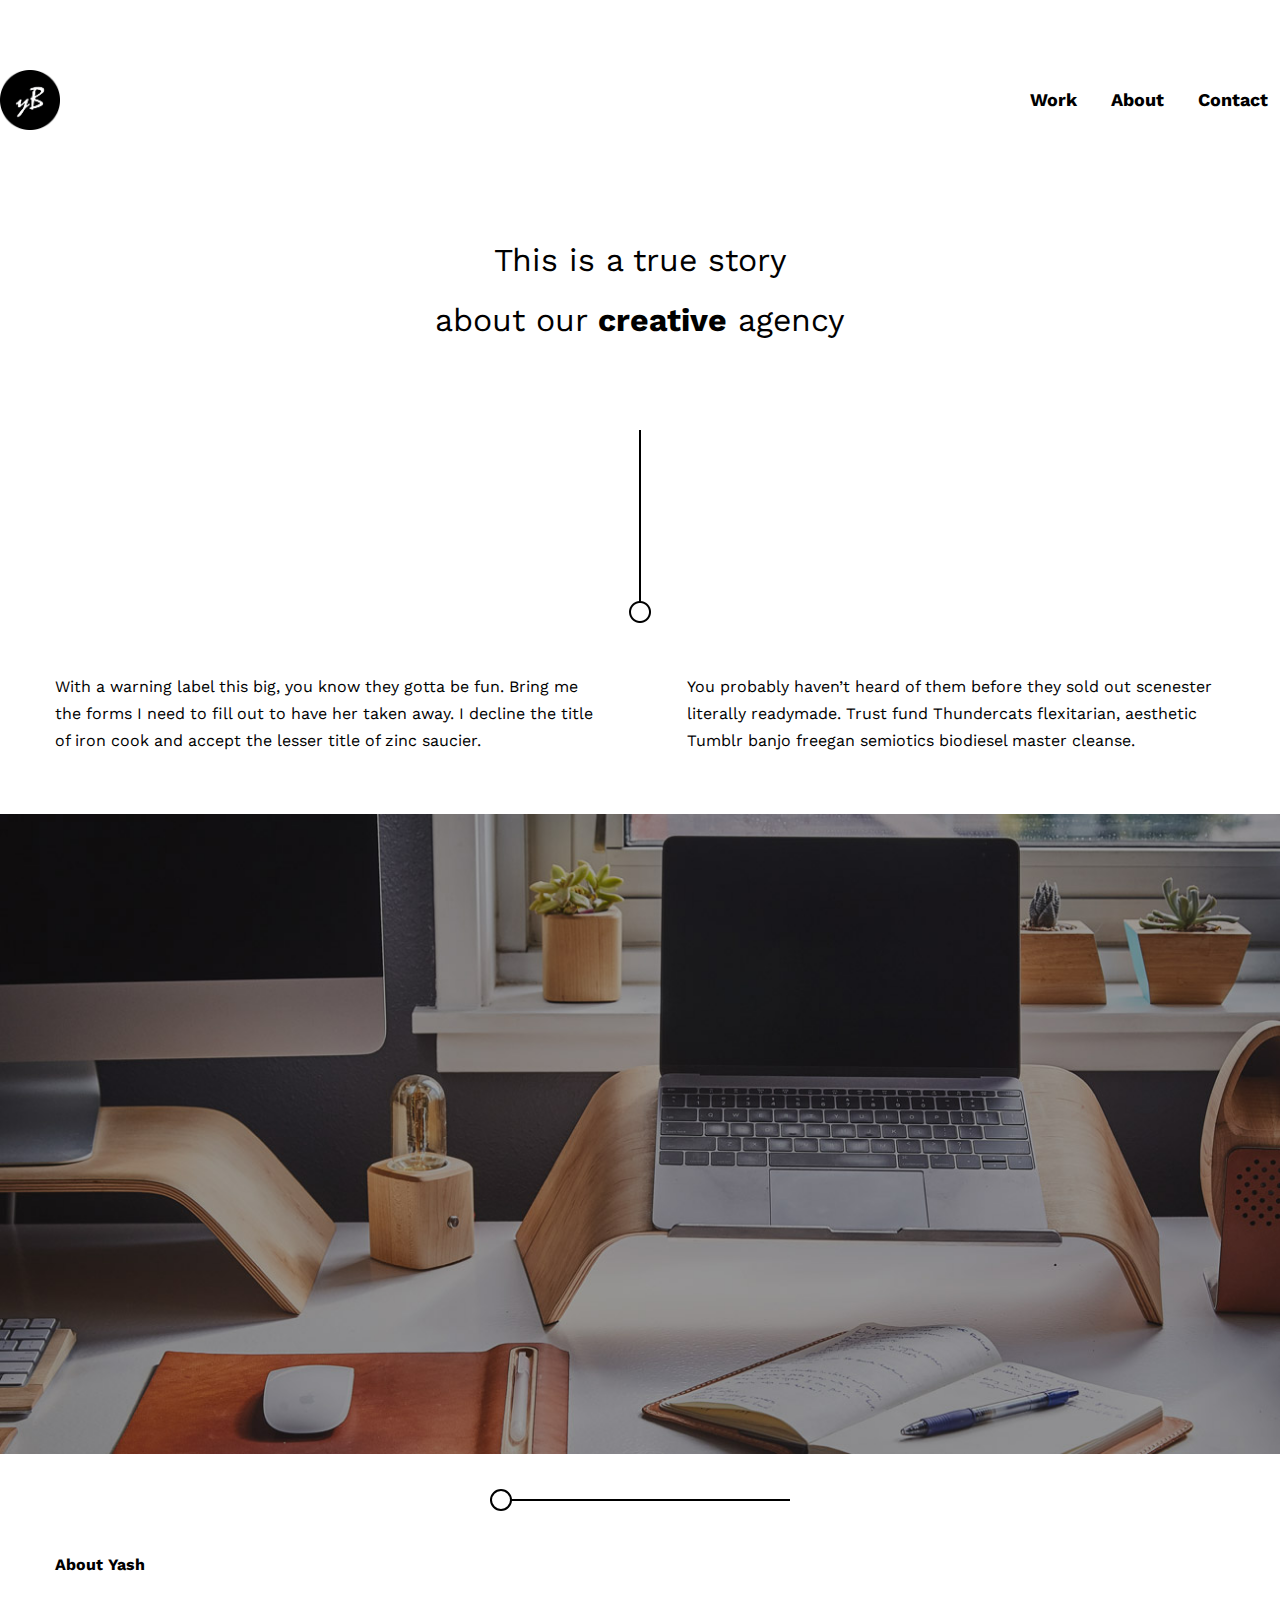
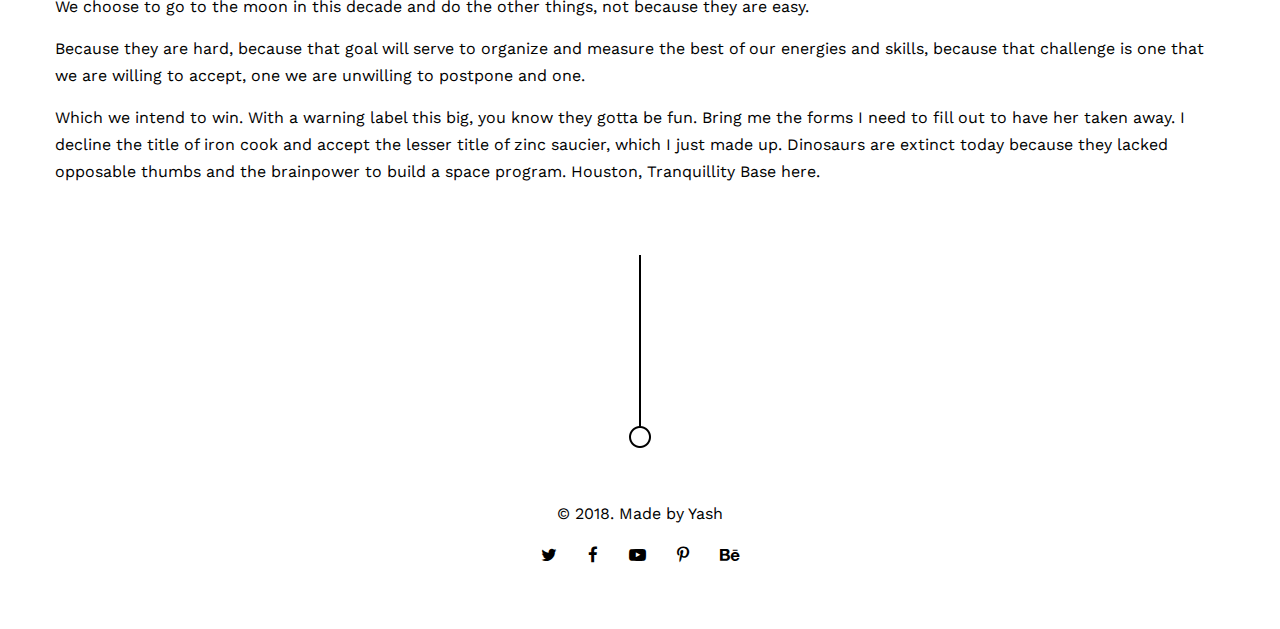
==== commit 58cd4afd: "updated" ====
--- a/about.html
+++ b/about.html
@@ -52,13 +52,13 @@
                     <div class="menu-holder">
                         <nav id="header-main-menu">
                             <ul class="main-menu sm sm-clean">
-                                <li >
-                                    <a href="/">Work</a>                                    
-                                </li>
-                                <li >
-                                    <a href="/about/">About</a>
+                                <li class="link">
+                                    <a href="/" >Work</a>                                    
+                                </li>
+                                <li class="link active">
+                                    <a href="/about/" >About</a>
                                 </li>                             
-                                <li>
+                                <li class="link">
                                     <a href="/contact/" >Contact</a>
                                 </li>
                             </ul>
--- a/style.css
+++ b/style.css
@@ -430,16 +430,9 @@
 
 .sm-clean a, 
 .sm-clean a:hover, 
-.sm-clean a:focus, 
 .sm-clean a:active {
-    font-size: 16px;
-    font-weight: 600;
-    color: #aeaeae;
-    transition: color .3s ease, background-color .3s ease;
-    padding: 15px;
-}
-.sm-clean a.current{
-    color:#000
+    color: black;
+    font-weight: 700;
 }
 
 .sm-clean ul a, 
@@ -459,9 +452,8 @@
 }
 
 body .sm-clean a:hover, 
-body .sm-clean li a.current {
-    color: black;
-    font-weight: 700;
+body .sm-clean .active{
+    
 }
 
 .sm-clean li  {
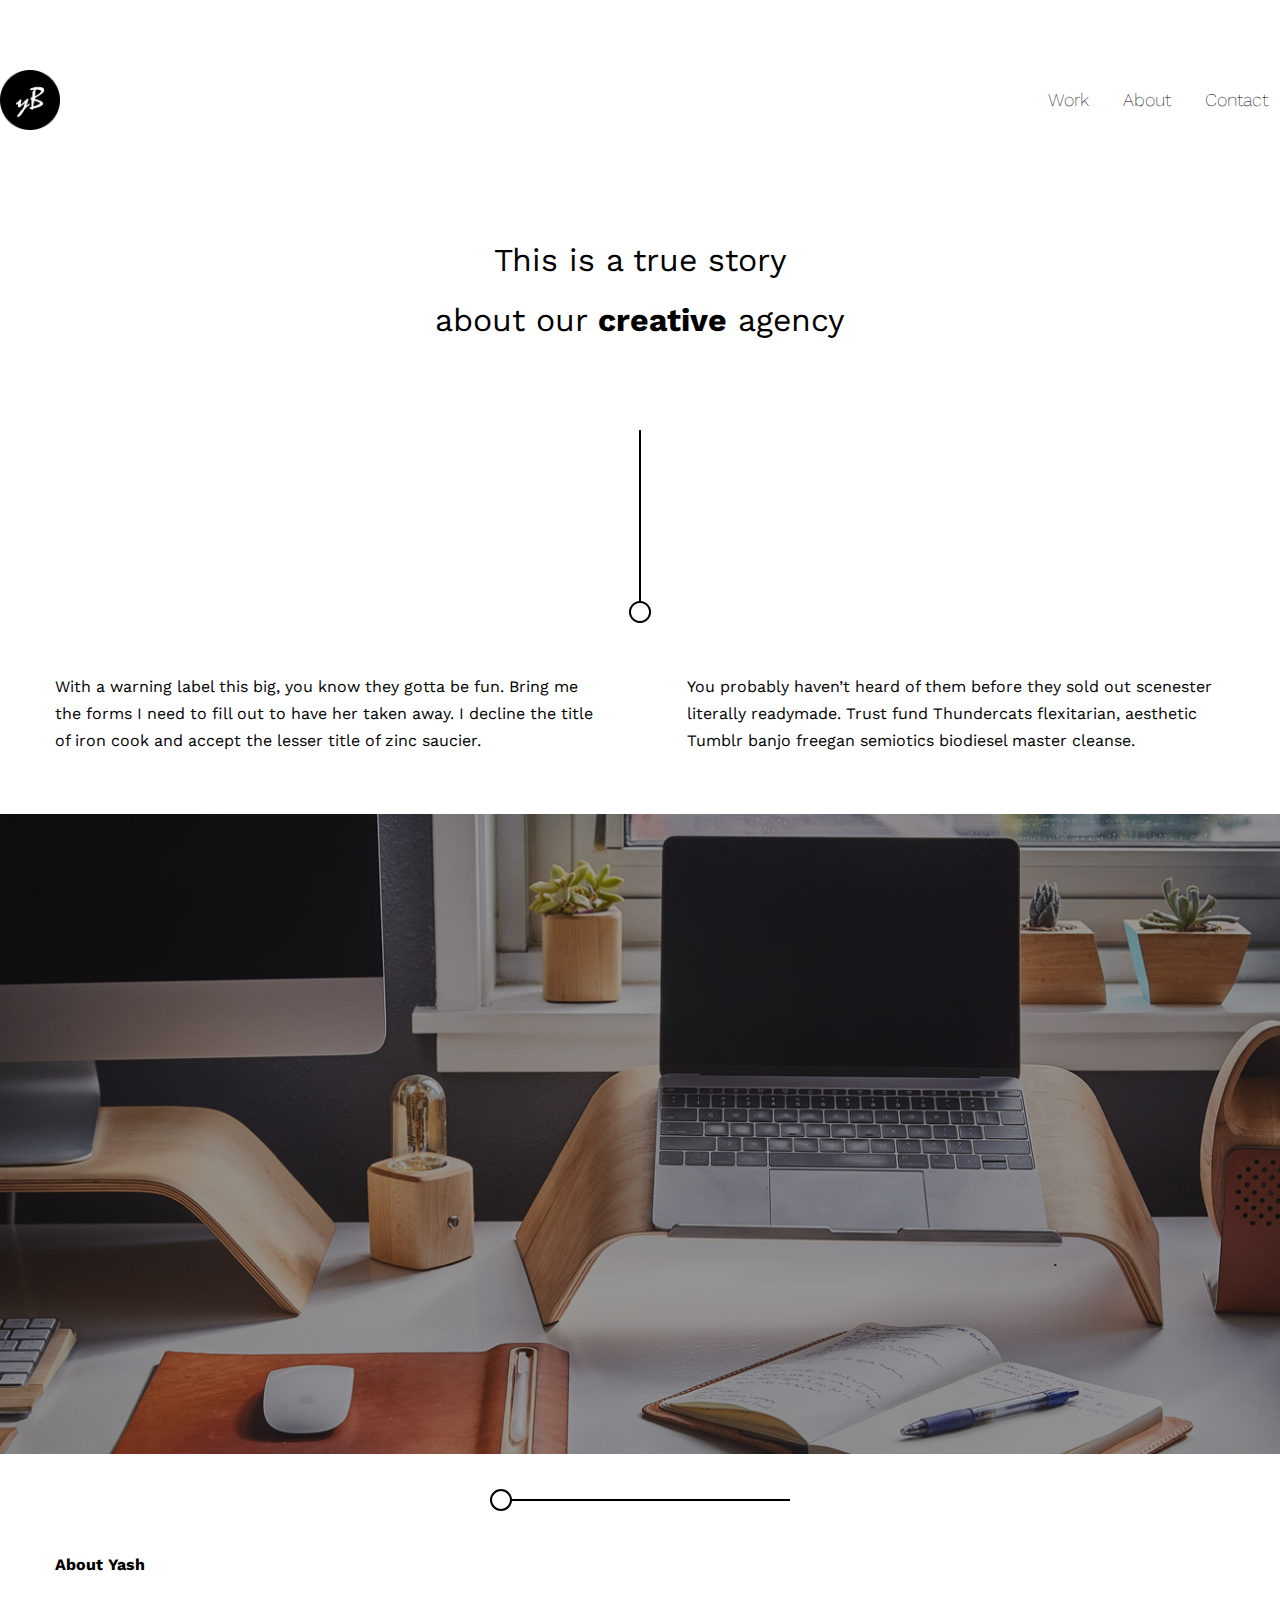
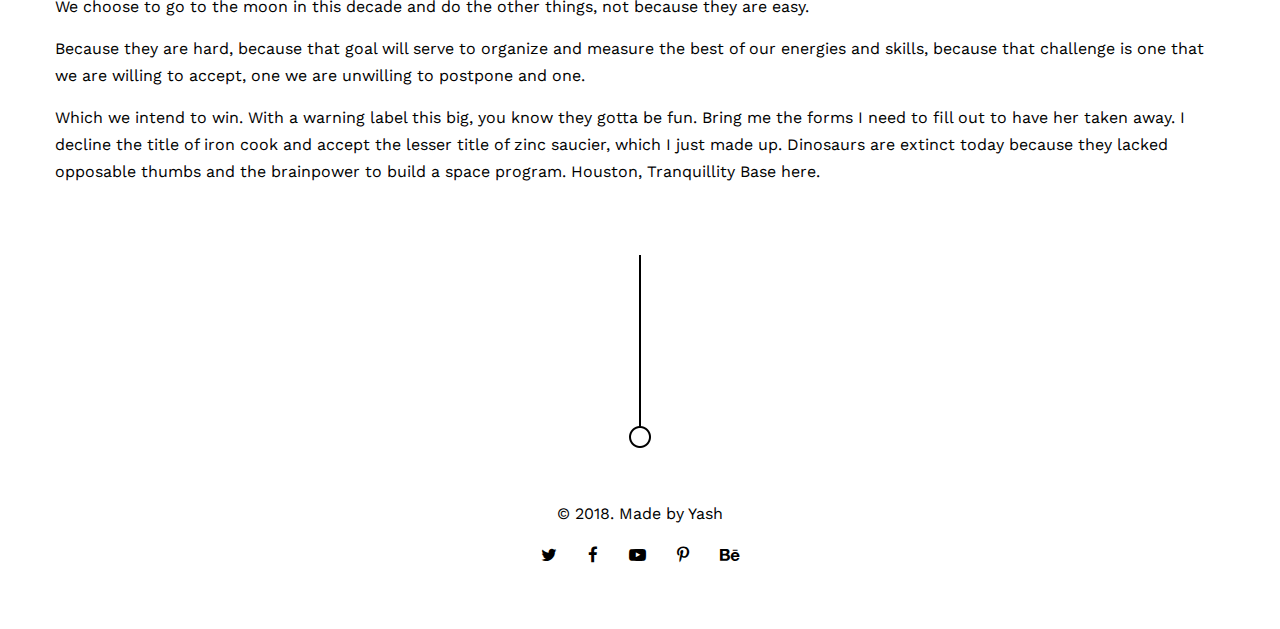
==== commit 2cd6770f: "updated" ====
--- a/about.html
+++ b/about.html
@@ -52,14 +52,14 @@
                     <div class="menu-holder">
                         <nav id="header-main-menu">
                             <ul class="main-menu sm sm-clean">
-                                <li class="link">
-                                    <a href="/" >Work</a>                                    
-                                </li>
-                                <li class="link active">
-                                    <a href="/about/" >About</a>
+                                <li >
+                                    <a href="/"  class="link">Work</a>                                    
+                                </li>
+                                <li>
+                                    <a href="/about/" class="link">About</a>
                                 </li>                             
-                                <li class="link">
-                                    <a href="/contact/" >Contact</a>
+                                <li>
+                                    <a href="/contact/"  class="link">Contact</a>
                                 </li>
                             </ul>
                         </nav>
--- a/style.css
+++ b/style.css
@@ -428,11 +428,18 @@
     padding: 15px;
 }
 
-.sm-clean a, 
-.sm-clean a:hover, 
-.sm-clean a:active {
-    color: black;
-    font-weight: 700;
+/* .sm-clean a, 
+.sm-clean a:hover
+ {
+    font-size: 16px;
+    font-weight: 600;
+    color: red;
+    transition: color .3s ease, background-color .3s ease;
+    padding: 15px;
+} */
+.sm-clean a:focus{
+    color:#000;
+    font-weight: 600;
 }
 
 .sm-clean ul a, 
@@ -450,12 +457,23 @@
     background-color: transparent;        
     padding: 15px 0;
 }
-
+/* .sm-clean .link,
 body .sm-clean a:hover, 
-body .sm-clean .active{
-    
-}
-
+body .sm-clean a:active,
+.sm-clean a:focus{
+    color: black;
+    font-weight: 700;
+} */
+
+.sm-clean a{
+    color: black;
+    font-weight: 200;
+}
+
+.link, .sm-clean a:hover{
+    color: black;
+    font-weight: 700;
+}
 .sm-clean li  {
     margin-right: 10px;
 }
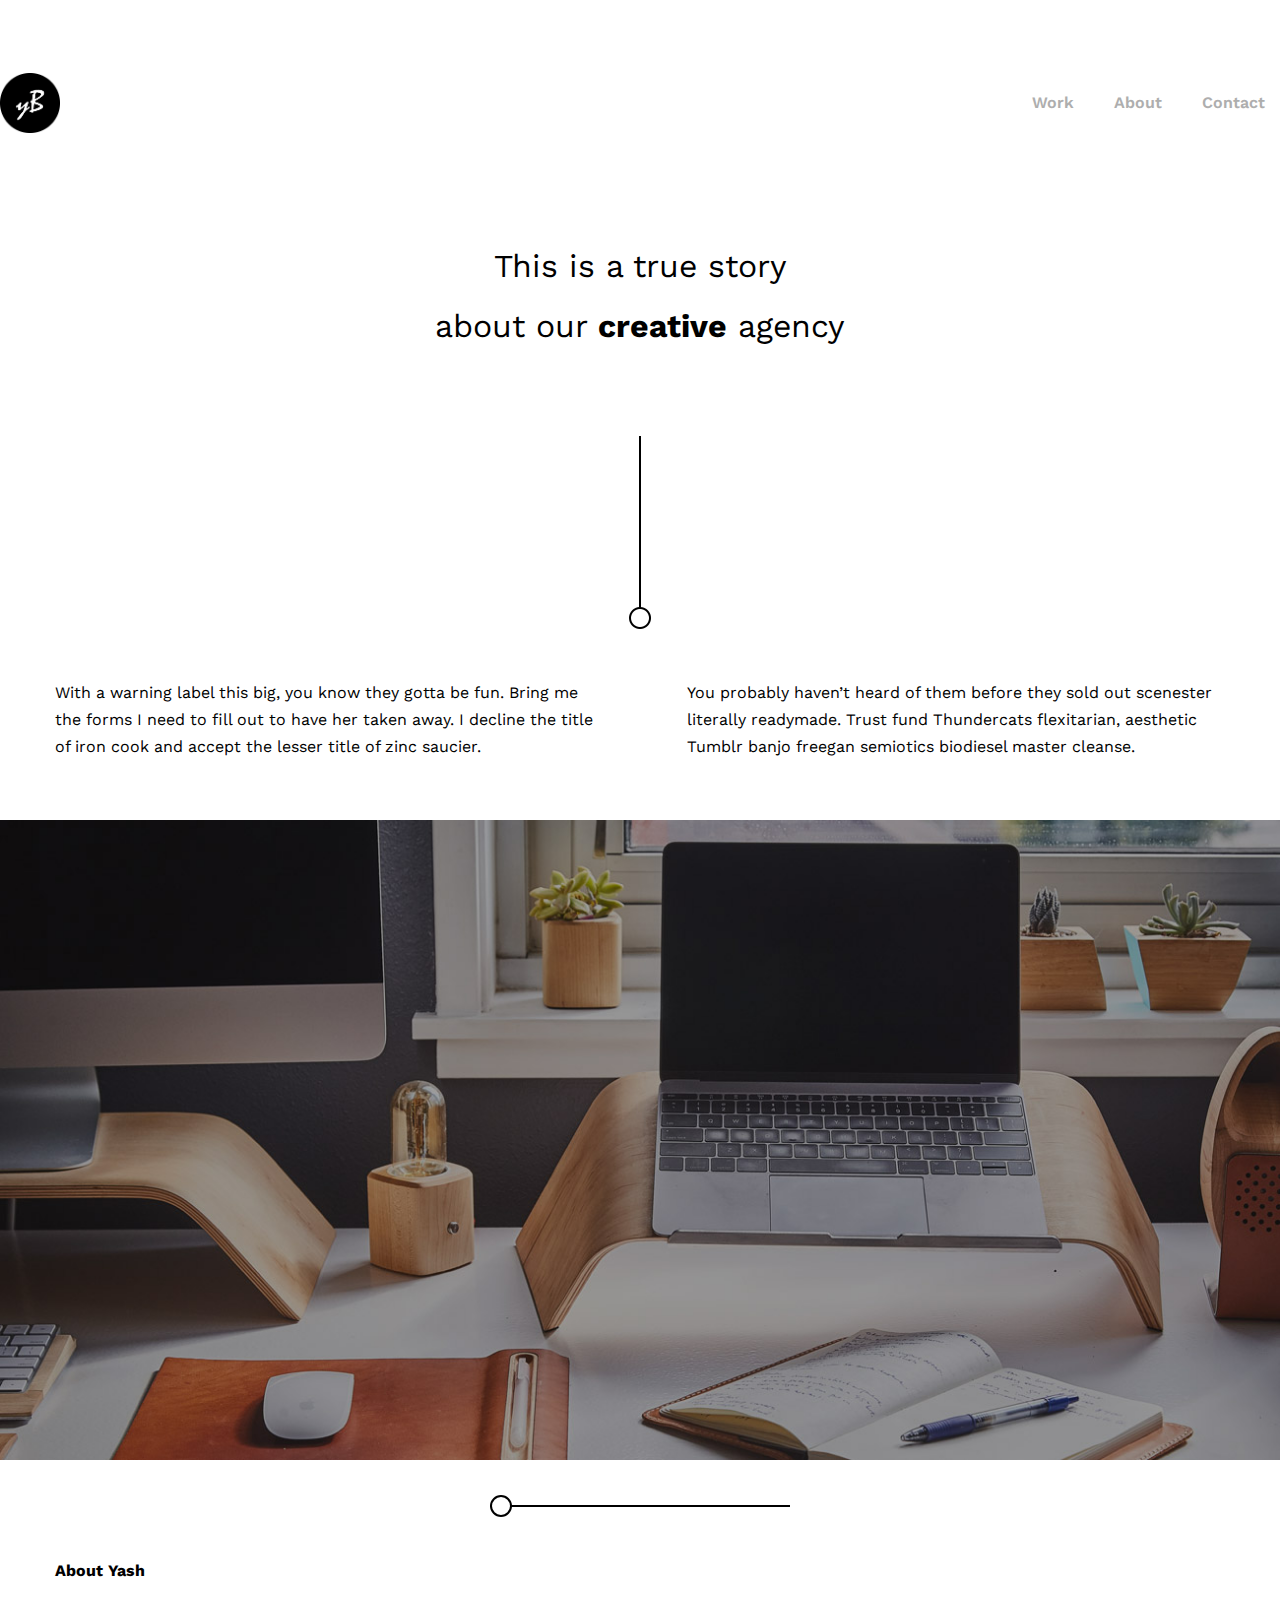
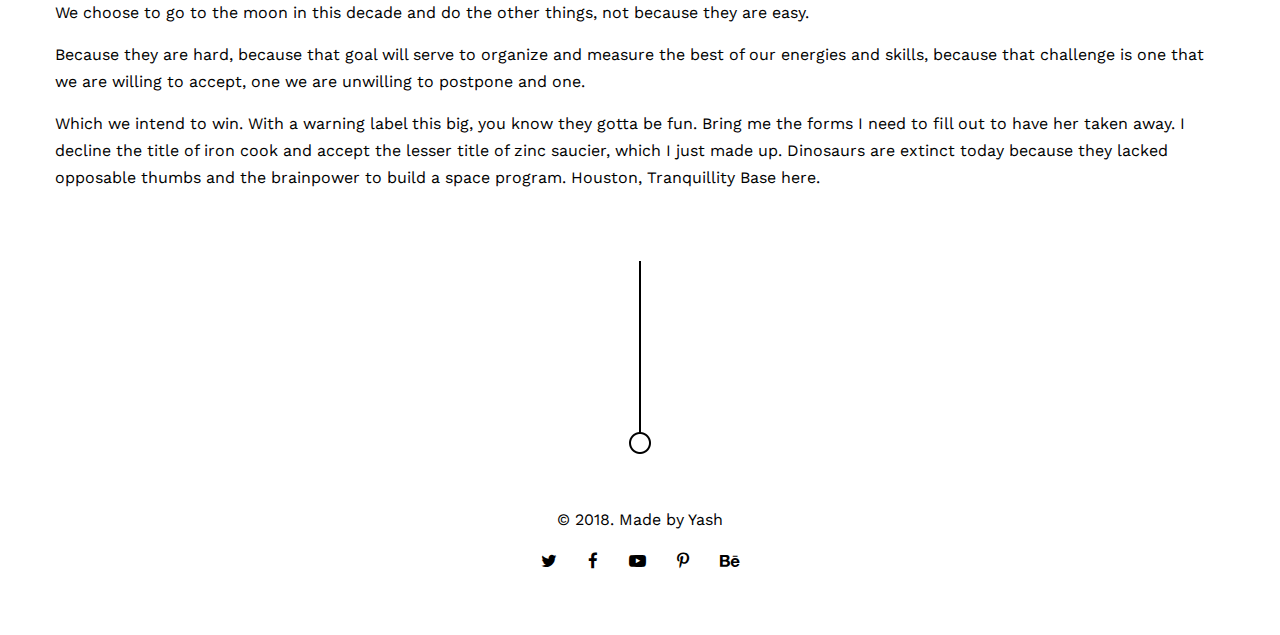
==== commit 79aa8567: "updated" ====
--- a/about.html
+++ b/about.html
@@ -53,13 +53,13 @@
                         <nav id="header-main-menu">
                             <ul class="main-menu sm sm-clean">
                                 <li >
-                                    <a href="/"  class="link">Work</a>                                    
-                                </li>
-                                <li>
-                                    <a href="/about/" class="link">About</a>
+                                    <a href="/">Work</a>                                    
+                                </li>
+                                <li>
+                                    <a href="/about/" >About</a>
                                 </li>                             
                                 <li>
-                                    <a href="/contact/"  class="link">Contact</a>
+                                    <a href="/contact/">Contact</a>
                                 </li>
                             </ul>
                         </nav>
--- a/style.css
+++ b/style.css
@@ -428,18 +428,15 @@
     padding: 15px;
 }
 
-/* .sm-clean a, 
-.sm-clean a:hover
- {
+.sm-clean a, 
+.sm-clean a:hover, 
+.sm-clean a:focus, 
+.sm-clean a:active {
     font-size: 16px;
     font-weight: 600;
-    color: red;
+    color: #aeaeae;
     transition: color .3s ease, background-color .3s ease;
     padding: 15px;
-} */
-.sm-clean a:focus{
-    color:#000;
-    font-weight: 600;
 }
 
 .sm-clean ul a, 
@@ -457,23 +454,13 @@
     background-color: transparent;        
     padding: 15px 0;
 }
-/* .sm-clean .link,
+
 body .sm-clean a:hover, 
-body .sm-clean a:active,
-.sm-clean a:focus{
+body .sm-clean li a.current {
     color: black;
     font-weight: 700;
-} */
-
-.sm-clean a{
-    color: black;
-    font-weight: 200;
-}
-
-.link, .sm-clean a:hover{
-    color: black;
-    font-weight: 700;
-}
+}
+
 .sm-clean li  {
     margin-right: 10px;
 }
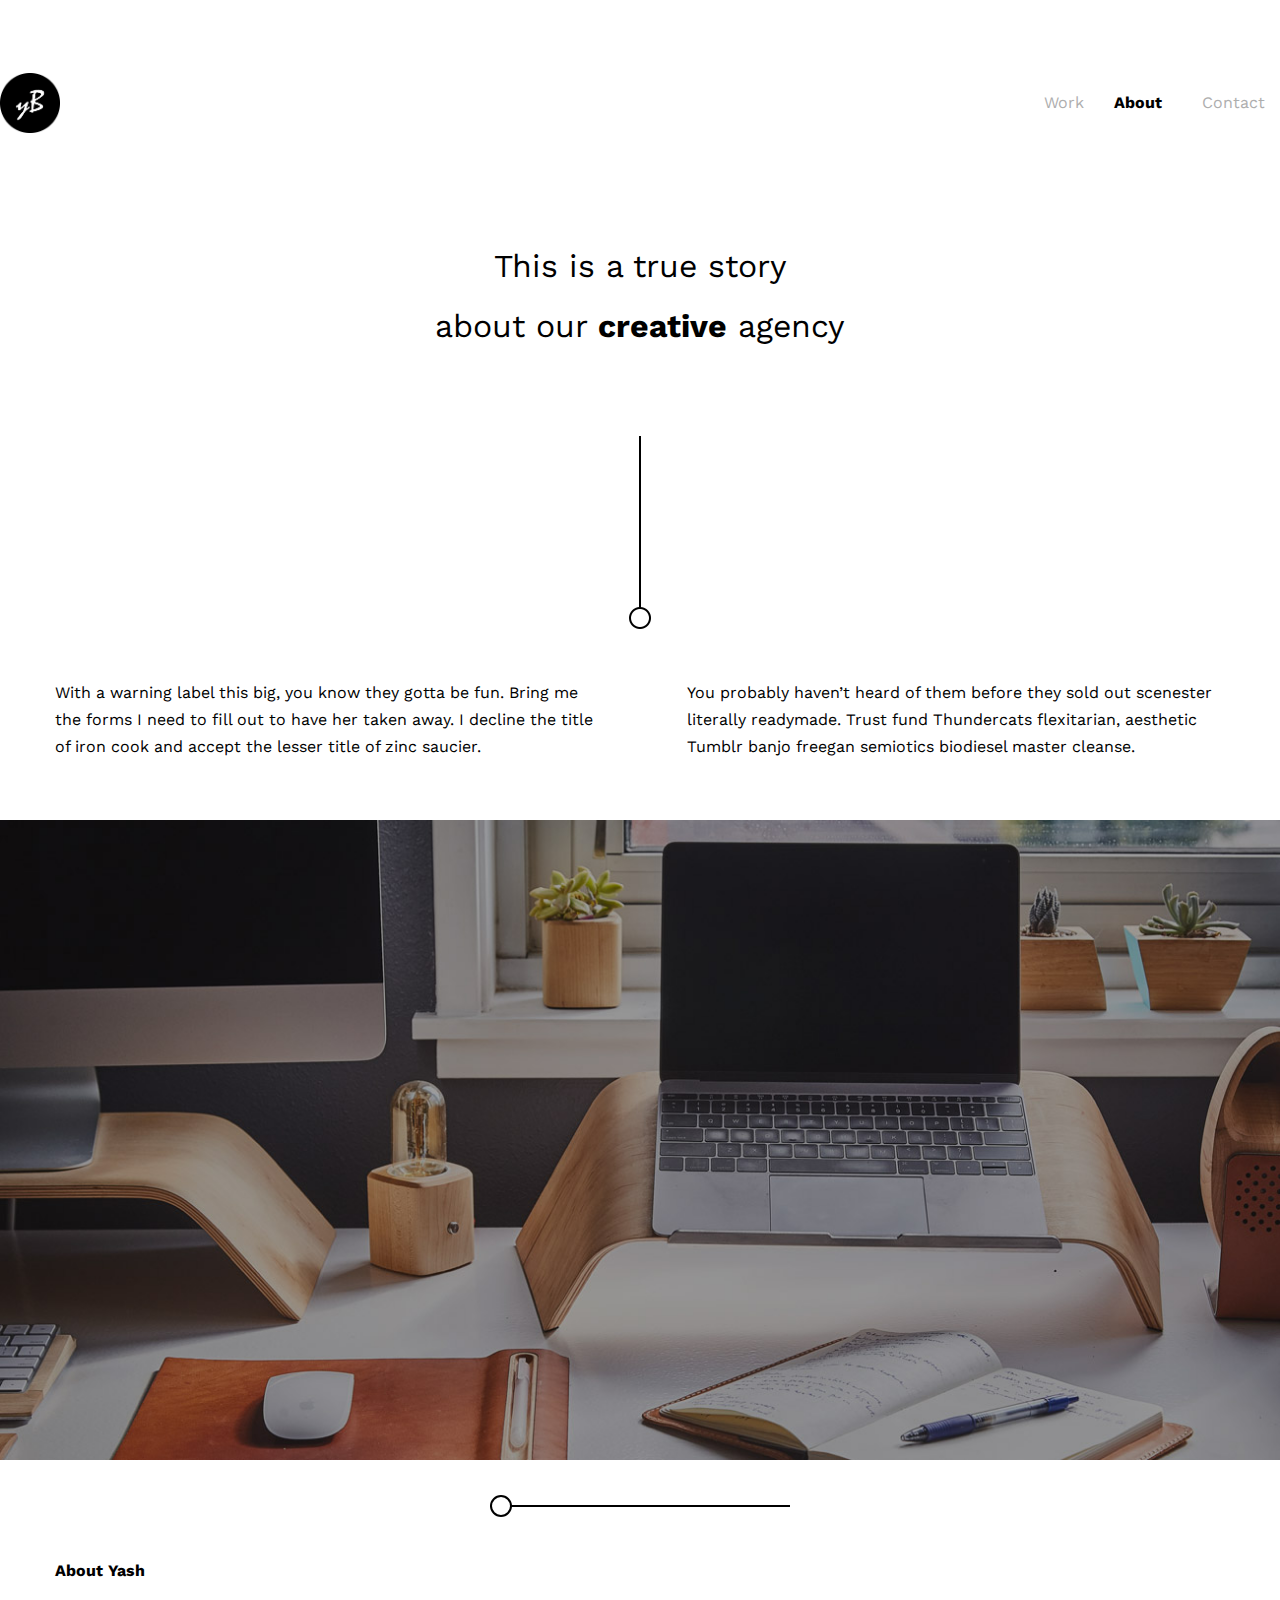
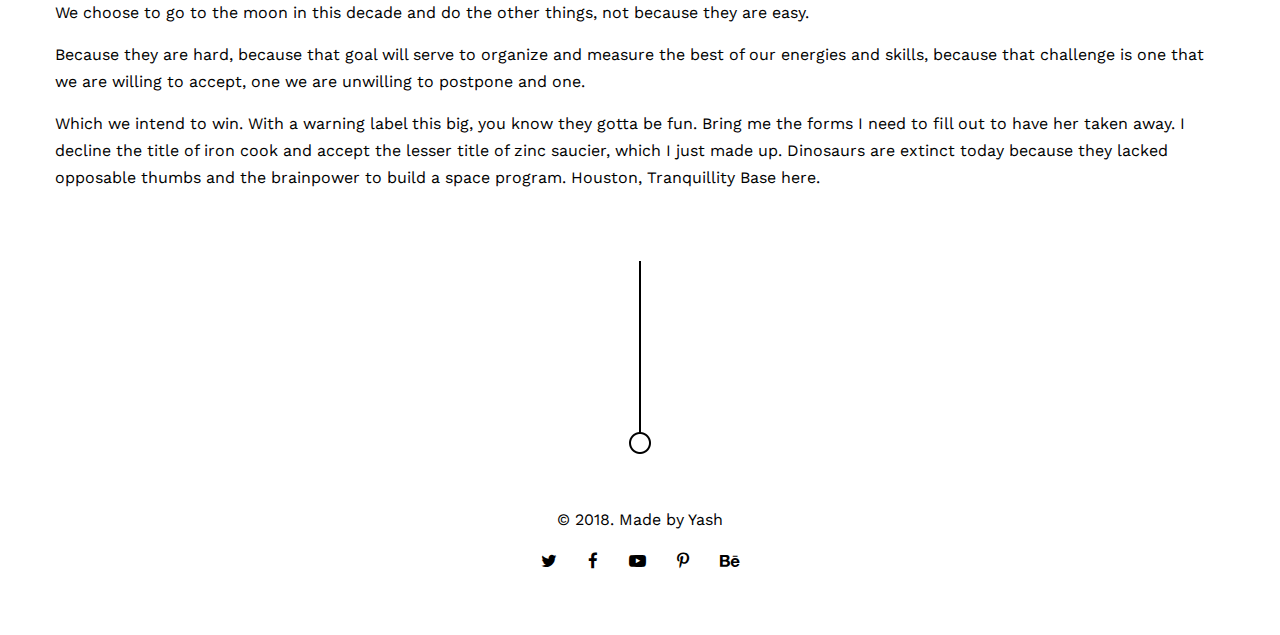
==== commit 79a79ba1: "update" ====
--- a/about.html
+++ b/about.html
@@ -52,14 +52,18 @@
                     <div class="menu-holder">
                         <nav id="header-main-menu">
                             <ul class="main-menu sm sm-clean">
-                                <li >
-                                    <a href="/">Work</a>                                    
-                                </li>
-                                <li>
-                                    <a href="/about/" >About</a>
-                                </li>                             
-                                <li>
-                                    <a href="/contact/">Contact</a>
+                                <li class="menu-item-has-children">
+                                    <a href="index.html">
+                                        Work
+                                    </a>
+                                    
+                                </li>
+                                <li>
+                                    <a href="about.html">About</a>
+                                </li>
+                             
+                                <li>
+                                    <a href="contact.html">Contact</a>
                                 </li>
                             </ul>
                         </nav>
--- a/style.css
+++ b/style.css
@@ -433,7 +433,7 @@
 .sm-clean a:focus, 
 .sm-clean a:active {
     font-size: 16px;
-    font-weight: 600;
+    font-weight: 400;
     color: #aeaeae;
     transition: color .3s ease, background-color .3s ease;
     padding: 15px;
@@ -1752,7 +1752,11 @@
     }
 	
 	.portfolio-item-wrapper {
+		
 		margin-top: 35px;
+	}
+	.single-portfolio h1{
+		padding-top:130px;
 	}
 
     .one_half,
@@ -1834,11 +1838,7 @@
 
 @media screen and (max-width: 750px) {
 
-    .blog-item-holder .entry-holder {
-        max-width: 95%;
-        margin-left: auto;
-        margin-right: auto;
-    }
+    
 
     .single .nav-previous,
     .single .nav-next {
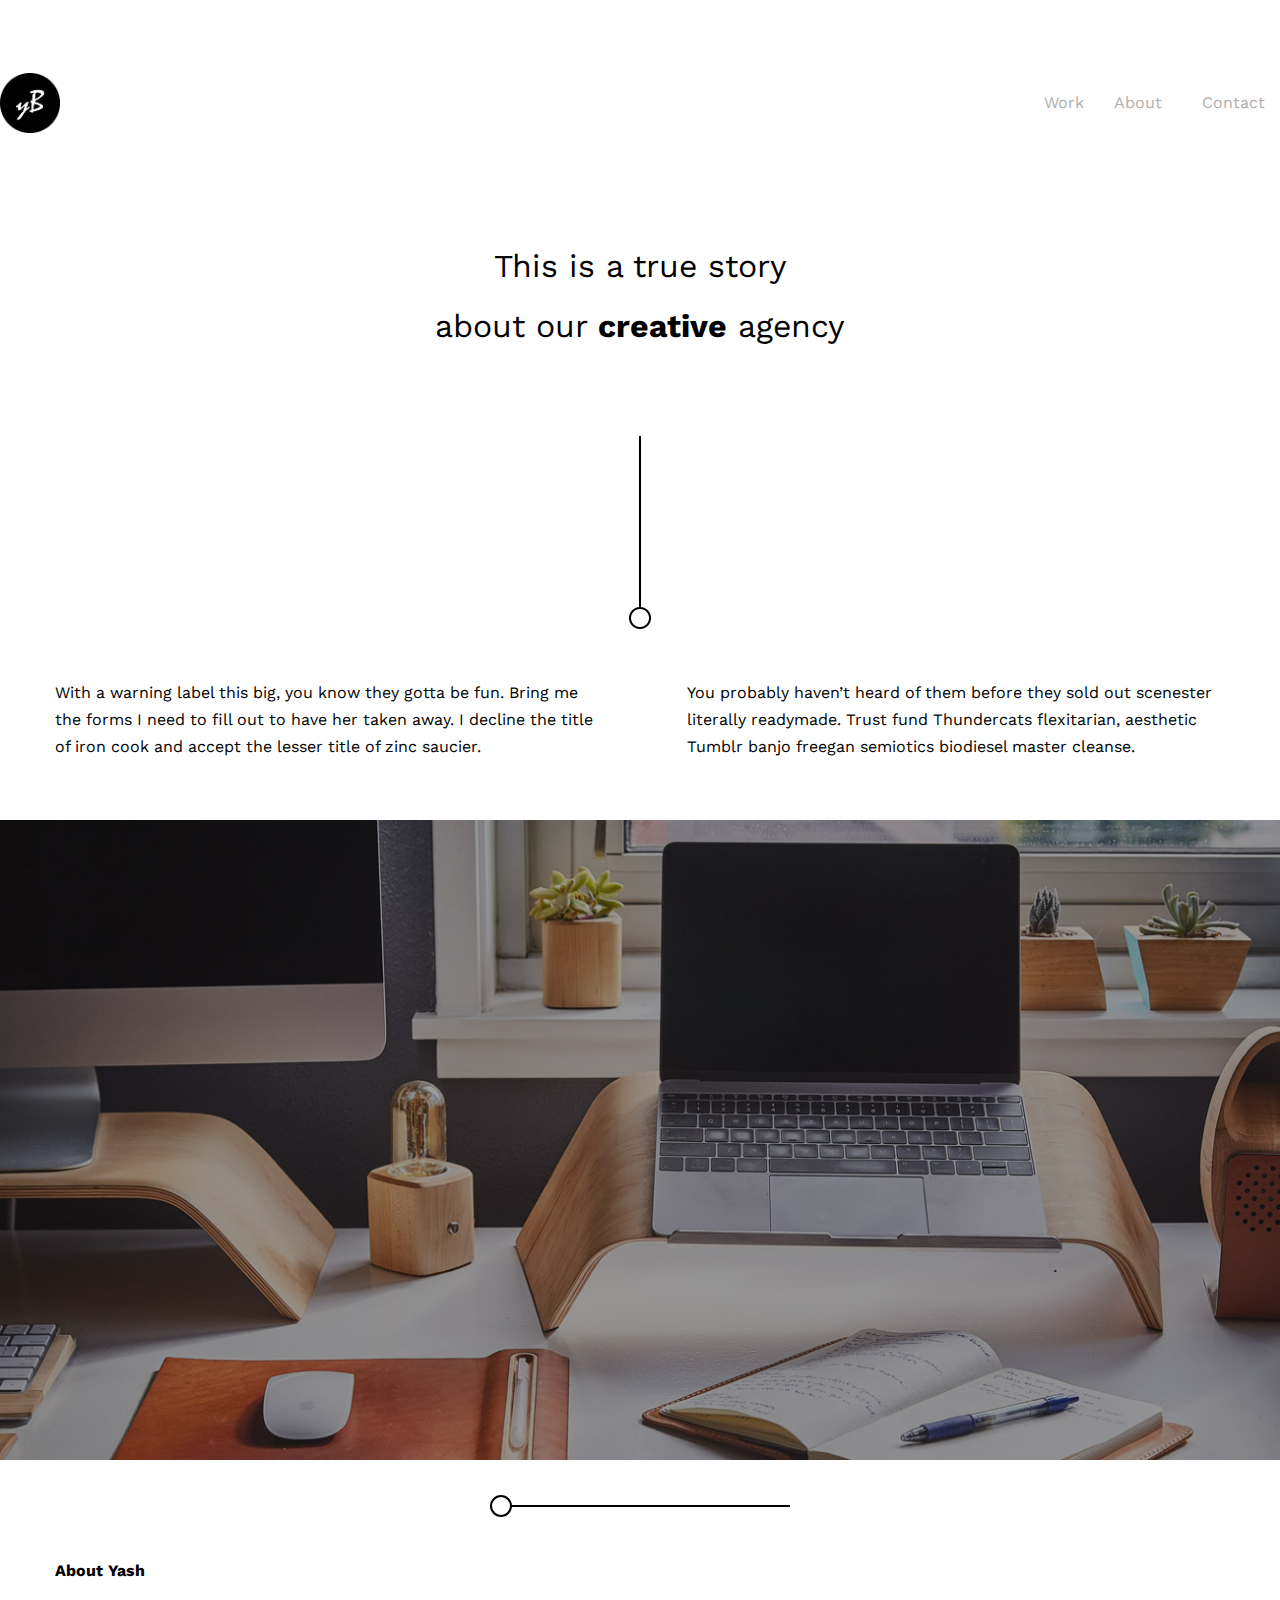
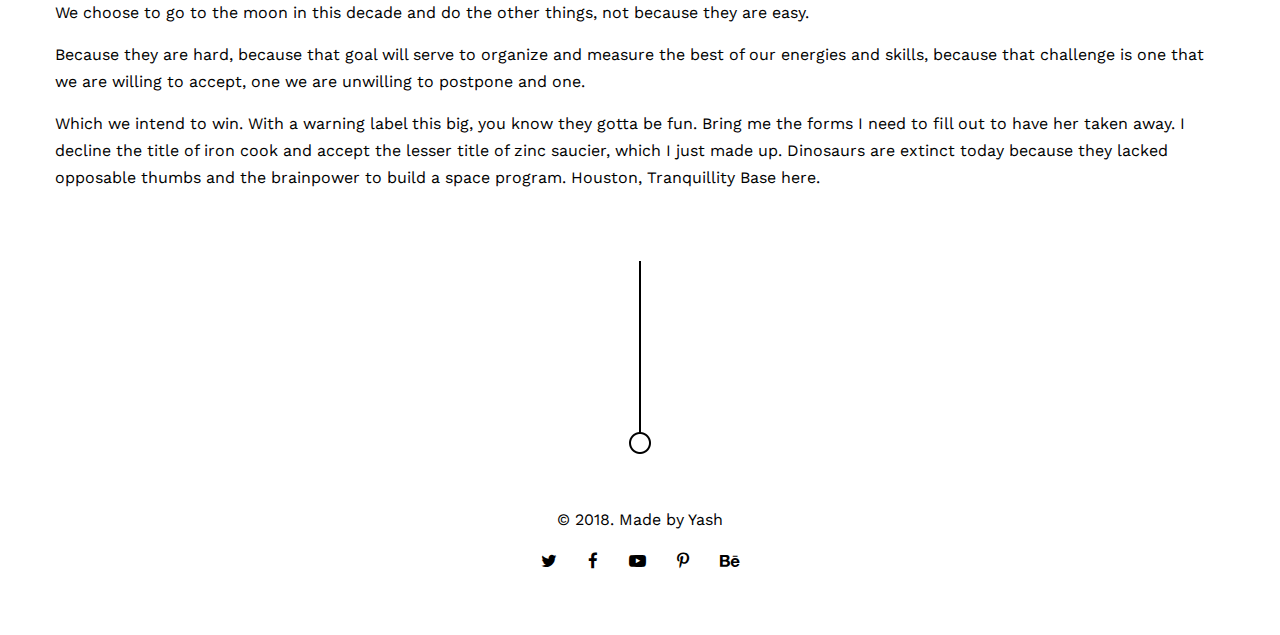
==== commit a1571cc4: "update" ====
--- a/about.html
+++ b/about.html
@@ -53,17 +53,17 @@
                         <nav id="header-main-menu">
                             <ul class="main-menu sm sm-clean">
                                 <li class="menu-item-has-children">
-                                    <a href="index.html">
+                                    <a href="/">
                                         Work
                                     </a>
                                     
                                 </li>
                                 <li>
-                                    <a href="about.html">About</a>
+                                    <a href="/about">About</a>
                                 </li>
                              
                                 <li>
-                                    <a href="contact.html">Contact</a>
+                                    <a href="/contact">Contact</a>
                                 </li>
                             </ul>
                         </nav>
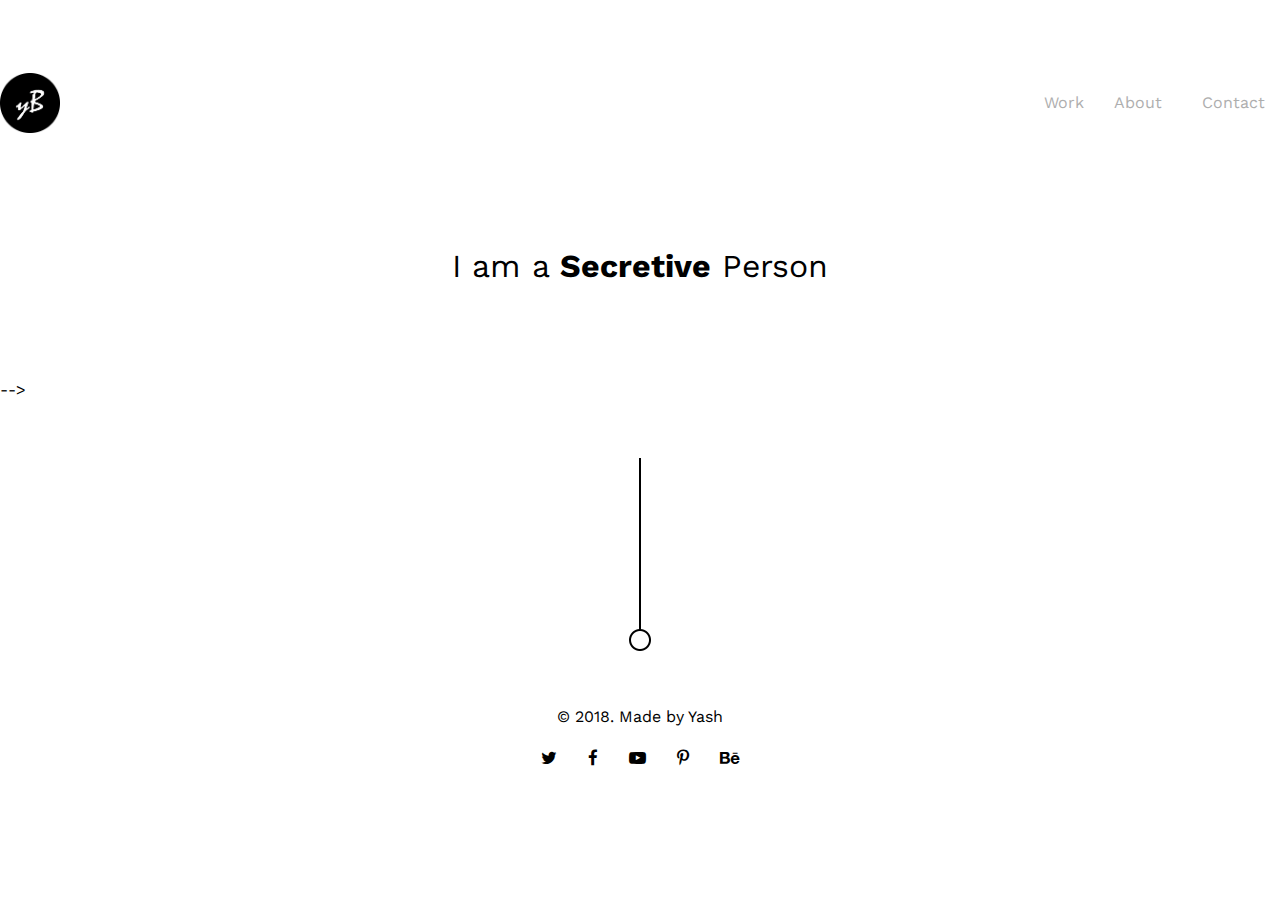
==== commit c2d397f5: "Add useful message" ====
--- a/about.html
+++ b/about.html
@@ -76,11 +76,10 @@
                 <div class="section-wrapper">
 
                     <h1 class="entry-title page-title block content-1170 center-relative"> 
-                        This is a true story <br> 
-                        about our <b>creative</b> agency
+                        I am a <b>Secretive</b> Person<br> 
                     </h1> 
 
-                    <img class="title-logo center-relative block" src="images/divider_01.png" alt="">
+                    <!-- <img class="title-logo center-relative block" src="images/divider_01.png" alt="">
 
                     <div class="content-wrapper block content-1170 center-relative">
                         <div class="one_half">
@@ -167,7 +166,7 @@
                         <div class="clear"></div>                           
                     </div>                        
                 </div>                
-            </div>                
+            </div>                 -->
 
             <footer class="footer">
                 <div class="footer-content center-relative">
